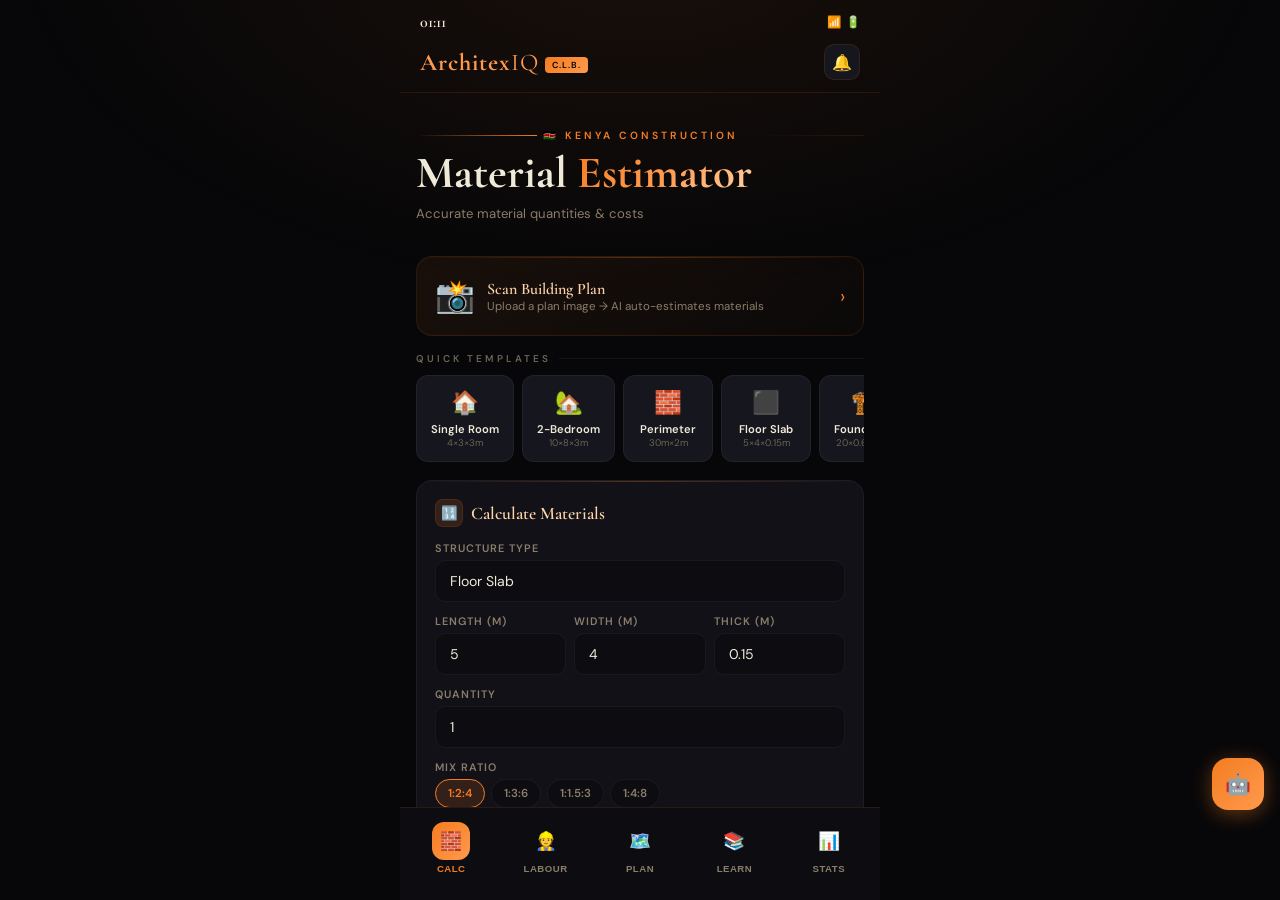
==== index.html @ 9a232486 "Add files via upload" ====
<!DOCTYPE html>
<html lang="en">
<head>
<meta charset="UTF-8">
<meta name="viewport" content="width=device-width, initial-scale=1.0, maximum-scale=1.0, user-scalable=no">
<title>ArchitexIQ — Calculate. Learn. Build.</title>
<link href="https://fonts.googleapis.com/css2?family=Cormorant+Garamond:wght@400;500;600;700&family=DM+Sans:wght@300;400;500;600&display=swap" rel="stylesheet">

<!-- ArchitexIQ Stylesheet -->
<link rel="stylesheet" href="style.css">
</head>
<body>

<!-- STATUS BAR -->
<div class="status-bar">
  <div class="status-time" id="statusTime">9:41</div>
  <div class="status-icons">
    <span>📶</span><span>🔋</span>
  </div>
</div>

<!-- HEADER -->
<div class="app-header">
  <div class="app-logo">Architex<span style="color:var(--gold2);">IQ</span><small>C.L.B.</small></div>
  <div class="header-right">
    <div class="notif-btn" onclick="showToast('🔔 No new notifications')">🔔</div>
  </div>
</div>

<!-- SCROLL AREA -->
<div class="scroll-area" id="scrollArea">
  <div class="page-content" id="pageContent"></div>
</div>

<!-- BOTTOM NAV -->
<nav class="bottom-nav">
  <button class="nav-item active" id="nav-calc" onclick="navigate('calc')">
    <div class="nav-icon">🧱</div>
    <div class="nav-label">Calc</div>
  </button>
  <button class="nav-item" id="nav-labour" onclick="navigate('labour')">
    <div class="nav-icon">👷</div>
    <div class="nav-label">Labour</div>
  </button>
  <button class="nav-item" id="nav-planner" onclick="navigate('planner')">
    <div class="nav-icon">🗺️</div>
    <div class="nav-label">Plan</div>
  </button>
  <button class="nav-item" id="nav-learn" onclick="navigate('learn')">
    <div class="nav-icon">📚</div>
    <div class="nav-label">Learn</div>
  </button>
  <button class="nav-item" id="nav-stats" onclick="navigate('stats')">
    <div class="nav-icon">📊</div>
    <div class="nav-label">Stats</div>
  </button>
</nav>

<!-- AI CHAT FAB -->
<button class="chat-fab" onclick="openChat()" id="chatFab">🤖</button>

<!-- AI CHAT OVERLAY -->
<div class="chat-overlay" id="chatOverlay" style="display:none;">
  <div class="chat-header">
    <div class="chat-header-info">
      <div class="chat-avatar">🤖</div>
      <div>
        <div class="chat-name">ArchitexIQ AI Assistant</div>
        <div class="chat-status">Online · ArchitexIQ Construction Expert</div>
      </div>
    </div>
    <button class="chat-close" onclick="closeChat()">✕</button>
  </div>
  <div class="chat-messages" id="chatMessages"></div>
  <div class="chat-suggestions" id="chatSuggestions"></div>
  <div class="chat-input-area">
    <textarea class="chat-input" id="chatInput" placeholder="Ask about construction, costs, materials..." rows="1" onkeydown="handleChatKey(event)" oninput="autoResize(this)"></textarea>
    <button class="chat-send" onclick="sendMessage()">➤</button>
  </div>
</div>

<!-- TOAST -->
<div class="toast" id="toast"></div>

<!-- ArchitexIQ App Logic -->
<script src="app.js"></script>

</body>
</html>
---- style.css ----
:root{
  --bg:#070709;
  --surface:#0d0d11;
  --card:#111117;
  --card2:#16161e;
  --border:rgba(244,124,32,0.12);
  --border2:rgba(255,255,255,0.05);
  --gold:#f47c20;
  --gold2:#ff9a4d;
  --gold3:#ffd4a8;
  --goldglow:rgba(244,124,32,0.15);
  --green:#2ecc71;
  --blue:#4a9eff;
  --red:#e74c3c;
  --purple:#9b59b6;
  --text:#f0ead8;
  --muted:#6b6454;
  --muted2:#8a7d6a;
  --radius:16px;
  --radius2:12px;
}
*{margin:0;padding:0;box-sizing:border-box;-webkit-tap-highlight-color:transparent;}
html,body{height:100%;overflow:hidden;}
body{
  font-family:'DM Sans',sans-serif;
  background:var(--bg);
  color:var(--text);
  display:flex;
  flex-direction:column;
  max-width:480px;
  margin:0 auto;
  position:relative;
}
body::before{
  content:'';
  position:fixed;
  top:0;left:0;right:0;height:300px;
  background:radial-gradient(ellipse at 50% -20%,rgba(244,124,32,0.08) 0%,transparent 70%);
  pointer-events:none;z-index:0;
}

/* ── STATUS BAR ── */
.status-bar{
  display:flex;justify-content:space-between;align-items:center;
  padding:12px 20px 4px;
  font-size:0.72rem;font-weight:600;
  color:var(--muted2);
  flex-shrink:0;
  position:relative;z-index:10;
}
.status-time{font-family:'Cormorant Garamond',serif;font-size:1rem;font-weight:600;color:var(--text);}
.status-icons{display:flex;gap:5px;align-items:center;}

/* ── HEADER ── */
.app-header{
  padding:8px 20px 12px;
  display:flex;align-items:center;justify-content:space-between;
  flex-shrink:0;position:relative;z-index:10;
  border-bottom:1px solid var(--border);
}
.app-logo{
  font-family:'Cormorant Garamond',serif;
  font-size:1.5rem;font-weight:700;
  color:var(--gold2);
  letter-spacing:1px;
}
.app-logo span{color:var(--text);font-weight:400;}
.app-logo small{
  font-family:'DM Sans',sans-serif;
  font-size:0.55rem;font-weight:600;
  background:linear-gradient(135deg,var(--gold),var(--gold2));
  color:#000;padding:2px 7px;border-radius:4px;
  margin-left:6px;vertical-align:middle;letter-spacing:1px;
}
.header-right{display:flex;gap:8px;align-items:center;}
.notif-btn{
  width:36px;height:36px;border-radius:10px;
  background:var(--card2);border:1px solid var(--border);
  display:flex;align-items:center;justify-content:center;
  cursor:pointer;font-size:1rem;
}

/* ── SCROLL AREA ── */
.scroll-area{
  flex:1;overflow-y:auto;overflow-x:hidden;
  -webkit-overflow-scrolling:touch;
  position:relative;z-index:5;
}
.scroll-area::-webkit-scrollbar{width:0;}
.page-content{padding:16px 16px 20px;}

/* ── BOTTOM NAV ── */
.bottom-nav{
  display:flex;
  background:var(--surface);
  border-top:1px solid var(--border);
  padding:8px 4px 20px;
  flex-shrink:0;
  position:relative;z-index:10;
}
.nav-item{
  flex:1;display:flex;flex-direction:column;align-items:center;gap:3px;
  padding:6px 2px;cursor:pointer;border-radius:12px;
  transition:all 0.2s;border:none;background:transparent;
}
.nav-item.active .nav-icon{
  background:linear-gradient(135deg,var(--gold),var(--gold2));
  color:#000;
}
.nav-icon{
  width:38px;height:38px;border-radius:12px;
  display:flex;align-items:center;justify-content:center;
  font-size:1.1rem;background:transparent;
  transition:all 0.2s;
}
.nav-label{font-size:0.6rem;font-weight:600;color:var(--muted2);letter-spacing:0.5px;text-transform:uppercase;}
.nav-item.active .nav-label{color:var(--gold);}

/* ── CARDS ── */
.card{
  background:var(--card);
  border:1px solid var(--border2);
  border-radius:var(--radius);
  padding:18px;margin-bottom:12px;
  position:relative;overflow:hidden;
}
.card::before{
  content:'';position:absolute;top:0;left:0;right:0;height:1px;
  background:linear-gradient(90deg,transparent,var(--gold),transparent);
  opacity:0.3;
}
.card-gold{
  background:linear-gradient(135deg,rgba(244,124,32,0.08),rgba(244,124,32,0.02));
  border-color:var(--border);
}
.card-title{
  font-family:'Cormorant Garamond',serif;
  font-size:1.1rem;font-weight:600;
  margin-bottom:14px;
  display:flex;align-items:center;gap:8px;
  color:var(--gold3);
}
.card-icon{
  width:28px;height:28px;border-radius:8px;
  background:var(--goldglow);border:1px solid var(--border);
  display:flex;align-items:center;justify-content:center;font-size:0.85rem;
}

/* ── HERO ── */
.hero{
  padding:20px 0 16px;
  margin-bottom:16px;
}
.hero-eyebrow{
  font-size:0.65rem;font-weight:600;letter-spacing:3px;
  text-transform:uppercase;color:var(--gold);
  margin-bottom:8px;display:flex;align-items:center;gap:6px;
}
.hero-eyebrow::before,.hero-eyebrow::after{content:'';flex:1;height:1px;background:linear-gradient(90deg,transparent,var(--border));}
.hero-eyebrow::before{background:linear-gradient(90deg,transparent,var(--gold));}
.hero-title{
  font-family:'Cormorant Garamond',serif;
  font-size:clamp(2rem,7vw,2.8rem);
  font-weight:700;line-height:1.05;
  margin-bottom:6px;
}
.hero-title .gold{
  background:linear-gradient(135deg,var(--gold),var(--gold2),var(--gold3));
  -webkit-background-clip:text;-webkit-text-fill-color:transparent;
}
.hero-sub{color:var(--muted2);font-size:0.82rem;line-height:1.6;}

/* ── FORM ── */
.form-group{margin-bottom:12px;}
.form-label{
  display:block;font-size:0.68rem;font-weight:600;
  color:var(--muted2);margin-bottom:5px;
  text-transform:uppercase;letter-spacing:1px;
}
input,select,textarea{
  width:100%;padding:11px 14px;
  background:var(--surface);
  border:1px solid var(--border2);
  border-radius:10px;color:var(--text);
  font-family:'DM Sans',sans-serif;font-size:0.88rem;
  outline:none;-webkit-appearance:none;
  transition:border 0.2s,box-shadow 0.2s;
}
input:focus,select:focus,textarea:focus{
  border-color:var(--gold);
  box-shadow:0 0 0 3px rgba(244,124,32,0.08);
}
select option{background:var(--surface);}
textarea{resize:vertical;min-height:70px;}
.grid2{display:grid;grid-template-columns:1fr 1fr;gap:10px;}
.grid3{display:grid;grid-template-columns:1fr 1fr 1fr;gap:8px;}

/* ── BUTTONS ── */
.btn{
  width:100%;padding:14px;border-radius:12px;
  font-family:'DM Sans',sans-serif;font-weight:600;
  font-size:0.88rem;cursor:pointer;border:none;
  transition:all 0.2s;letter-spacing:0.3px;
}
.btn-gold{
  background:linear-gradient(135deg,var(--gold),var(--gold2));
  color:#000;
  box-shadow:0 4px 20px rgba(244,124,32,0.25);
}
.btn-gold:active{transform:scale(0.98);}
.btn-outline{
  background:transparent;color:var(--text);
  border:1px solid var(--border);
}
.btn-outline:hover{border-color:var(--gold);color:var(--gold);}
.btn-ghost{background:var(--card2);color:var(--text);border:1px solid var(--border2);}
.btn-sm{padding:8px 14px;width:auto;font-size:0.76rem;border-radius:8px;}
.btn-row{display:flex;gap:8px;}
.btn-row .btn{flex:1;}

/* ── DIVIDER ── */
.divider{
  display:flex;align-items:center;gap:8px;
  margin:16px 0;font-size:0.65rem;
  font-weight:600;letter-spacing:2px;
  text-transform:uppercase;color:var(--muted);
}
.divider::before,.divider::after{content:'';flex:1;height:1px;background:var(--border2);}

/* ── RESULT ITEMS ── */
.result-grid{display:grid;grid-template-columns:1fr 1fr;gap:8px;margin-bottom:12px;}
.result-item{
  background:var(--surface);
  border:1px solid var(--border2);
  border-radius:12px;padding:14px;text-align:center;
  position:relative;overflow:hidden;
}
.result-item::after{
  content:'';position:absolute;bottom:0;left:0;right:0;height:2px;
  background:linear-gradient(90deg,transparent,var(--gold),transparent);
  opacity:0.4;
}
.result-val{
  font-family:'Cormorant Garamond',serif;
  font-size:1.6rem;font-weight:700;
  background:linear-gradient(135deg,var(--gold),var(--gold2));
  -webkit-background-clip:text;-webkit-text-fill-color:transparent;
}
.result-unit{font-size:0.62rem;color:var(--muted2);margin-top:1px;}
.result-lbl{font-size:0.7rem;color:var(--muted2);margin-top:4px;}

/* ── TOTAL BOX ── */
.total-box{
  background:linear-gradient(135deg,rgba(244,124,32,0.12),rgba(244,124,32,0.03));
  border:1px solid var(--border);
  border-radius:var(--radius);
  padding:20px;text-align:center;
  margin-bottom:12px;
  position:relative;overflow:hidden;
}
.total-box::before{
  content:'';position:absolute;
  top:-40px;left:50%;transform:translateX(-50%);
  width:200px;height:80px;
  background:radial-gradient(ellipse,rgba(244,124,32,0.2),transparent);
  pointer-events:none;
}
.total-label{font-size:0.65rem;letter-spacing:3px;text-transform:uppercase;color:var(--muted2);margin-bottom:4px;}
.total-amount{
  font-family:'Cormorant Garamond',serif;
  font-size:2.2rem;font-weight:700;
  background:linear-gradient(135deg,var(--gold),var(--gold2),var(--gold3));
  -webkit-background-clip:text;-webkit-text-fill-color:transparent;
}
.total-sub{font-size:0.7rem;color:var(--muted);margin-top:4px;}

/* ── MIX PILLS ── */
.mix-pills{display:flex;gap:6px;flex-wrap:wrap;margin-top:5px;}
.mix-pill{
  padding:6px 12px;border-radius:20px;
  font-size:0.72rem;font-weight:600;cursor:pointer;
  border:1px solid var(--border2);
  background:var(--surface);color:var(--muted2);
  transition:all 0.2s;
}
.mix-pill.active{
  background:var(--goldglow);
  border-color:var(--gold);color:var(--gold);
}

/* ── TEMPLATES ── */
.template-scroll{
  display:flex;gap:8px;overflow-x:auto;padding-bottom:4px;margin-bottom:14px;
}
.template-scroll::-webkit-scrollbar{height:0;}
.template-card{
  flex-shrink:0;
  background:var(--card2);
  border:1px solid var(--border2);
  border-radius:12px;padding:12px 14px;
  cursor:pointer;transition:all 0.2s;
  text-align:center;min-width:90px;
}
.template-card.active,.template-card:hover{
  border-color:var(--gold);
  background:var(--goldglow);
}
.template-card .t-icon{font-size:1.4rem;margin-bottom:5px;}
.template-card .t-name{font-size:0.7rem;font-weight:600;color:var(--text);}
.template-card .t-size{font-size:0.6rem;color:var(--muted);}

/* ── BOQ TABLE ── */
.boq-table{width:100%;border-collapse:collapse;font-size:0.78rem;}
.boq-table th{
  background:var(--surface);padding:8px 10px;
  text-align:left;font-size:0.62rem;
  color:var(--muted);text-transform:uppercase;letter-spacing:1px;
}
.boq-table td{padding:8px 10px;border-bottom:1px solid var(--border2);color:var(--muted2);}
.boq-table .amt{color:var(--gold);font-weight:600;}
.boq-table tr:last-child td{border:none;font-weight:700;color:var(--text);}

/* ── CHART ── */
.chart-wrap{position:relative;width:100%;}
canvas{border-radius:8px;display:block;}

/* ── WORKER CARD ── */
.worker-card{
  background:var(--surface);border:1px solid var(--border2);
  border-radius:12px;padding:14px;margin-bottom:8px;
}
.worker-header{display:flex;justify-content:space-between;align-items:center;margin-bottom:8px;}
.worker-role{font-weight:600;font-size:0.86rem;}
.worker-rate{
  font-family:'Cormorant Garamond',serif;
  font-size:1rem;color:var(--gold);font-weight:600;
}
.qty-ctrl{display:flex;align-items:center;gap:10px;}
.qty-btn{
  width:28px;height:28px;border-radius:8px;
  border:1px solid var(--border);background:var(--card2);
  color:var(--text);font-size:1rem;cursor:pointer;
  display:flex;align-items:center;justify-content:center;
  transition:all 0.2s;
}
.qty-btn:hover{border-color:var(--gold);color:var(--gold);}
.qty-val{font-family:'Cormorant Garamond',serif;font-size:1.2rem;font-weight:700;min-width:24px;text-align:center;color:var(--gold2);}

/* ── PHASE CARD ── */
.phase-card{
  background:var(--surface);border-radius:12px;
  padding:14px;margin-bottom:8px;
  border-left:3px solid;
}
.phase-header{display:flex;justify-content:space-between;align-items:flex-start;margin-bottom:6px;}
.phase-name{font-family:'Cormorant Garamond',serif;font-size:1rem;font-weight:600;}
.phase-badge{
  font-size:0.62rem;font-weight:600;
  background:var(--card);padding:3px 8px;
  border-radius:6px;color:var(--muted2);
}
.phase-tasks li{font-size:0.76rem;color:var(--muted2);padding:2px 0;list-style:none;display:flex;gap:5px;align-items:center;}

/* ── GANTT ── */
.gantt-wrap{overflow-x:auto;margin-bottom:12px;}
.gantt{min-width:480px;background:var(--surface);border-radius:12px;padding:14px;}
.gantt-row{display:flex;align-items:center;gap:8px;margin-bottom:7px;}
.gantt-lbl{width:90px;font-size:0.65rem;color:var(--muted);text-align:right;flex-shrink:0;}
.gantt-track{flex:1;height:18px;background:var(--card);border-radius:4px;position:relative;overflow:hidden;}
.gantt-fill{height:100%;position:absolute;border-radius:4px;display:flex;align-items:center;padding-left:5px;font-size:0.6rem;font-weight:700;color:#000;}

/* ── MODULE CARD ── */
.module-card{
  background:var(--card);border:1px solid var(--border2);
  border-radius:var(--radius2);padding:14px;
  cursor:pointer;transition:all 0.2s;margin-bottom:8px;
}
.module-card:active{transform:scale(0.99);}
.module-card:hover{border-color:var(--border);}
.mod-header{display:flex;align-items:center;gap:10px;margin-bottom:8px;}
.mod-icon{width:38px;height:38px;border-radius:10px;display:flex;align-items:center;justify-content:center;font-size:1.1rem;}
.mod-info h3{font-family:'Cormorant Garamond',serif;font-size:1rem;font-weight:600;color:var(--gold3);}
.mod-info p{font-size:0.72rem;color:var(--muted2);}
.prog-bar{height:3px;background:var(--surface);border-radius:2px;overflow:hidden;margin-top:8px;}
.prog-fill{height:100%;border-radius:2px;transition:width 0.5s;}
.prog-labels{display:flex;justify-content:space-between;font-size:0.62rem;color:var(--muted);margin-top:3px;}

/* ── LESSON ── */
.lesson-content h2{font-family:'Cormorant Garamond',serif;font-size:1.2rem;font-weight:600;margin-bottom:10px;color:var(--gold3);}
.lesson-content p{font-size:0.83rem;line-height:1.75;color:var(--muted2);margin-bottom:10px;}
.hl{background:rgba(244,124,32,0.07);border-left:2px solid var(--gold);border-radius:0 8px 8px 0;padding:10px 14px;margin:10px 0;font-size:0.8rem;color:var(--text);}
.fbox{background:var(--surface);border:1px solid var(--border);border-radius:10px;padding:12px;margin:10px 0;font-family:monospace;font-size:0.78rem;color:var(--gold2);text-align:center;line-height:1.9;}

/* ── QUIZ ── */
.option{
  background:var(--surface);border:1px solid var(--border2);
  border-radius:10px;padding:11px 14px;margin-bottom:7px;
  cursor:pointer;font-size:0.83rem;
  display:flex;align-items:center;gap:8px;
  transition:all 0.2s;color:var(--muted2);
}
.option:hover{border-color:var(--border);color:var(--text);}
.option.correct{border-color:var(--green);background:rgba(46,204,113,0.08);color:var(--green);}
.option.wrong{border-color:var(--red);background:rgba(231,76,60,0.08);color:var(--red);}
.opt-letter{width:22px;height:22px;border-radius:6px;background:var(--card);display:flex;align-items:center;justify-content:center;font-size:0.68rem;font-weight:700;flex-shrink:0;}

/* ── AI CHAT ── */
.chat-fab{
  position:fixed;bottom:90px;right:16px;z-index:50;
  width:52px;height:52px;border-radius:16px;
  background:linear-gradient(135deg,var(--gold),var(--gold2));
  display:flex;align-items:center;justify-content:center;
  font-size:1.3rem;cursor:pointer;
  box-shadow:0 4px 20px rgba(244,124,32,0.4);
  border:none;transition:all 0.2s;
}
.chat-fab:active{transform:scale(0.95);}
.chat-overlay{
  position:fixed;inset:0;z-index:60;
  background:rgba(7,7,9,0.85);backdrop-filter:blur(8px);
  display:flex;flex-direction:column;
  max-width:480px;margin:0 auto;
}
.chat-header{
  padding:16px 20px;
  border-bottom:1px solid var(--border);
  display:flex;align-items:center;justify-content:space-between;
  flex-shrink:0;
}
.chat-header-info{display:flex;align-items:center;gap:10px;}
.chat-avatar{
  width:38px;height:38px;border-radius:12px;
  background:linear-gradient(135deg,var(--gold),var(--gold2));
  display:flex;align-items:center;justify-content:center;font-size:1.1rem;
}
.chat-name{font-family:'Cormorant Garamond',serif;font-size:1rem;font-weight:600;color:var(--gold3);}
.chat-status{font-size:0.65rem;color:var(--green);display:flex;align-items:center;gap:4px;}
.chat-status::before{content:'';width:5px;height:5px;border-radius:50%;background:var(--green);}
.chat-close{
  width:32px;height:32px;border-radius:8px;
  background:var(--card2);border:1px solid var(--border2);
  color:var(--text);cursor:pointer;font-size:1rem;
  display:flex;align-items:center;justify-content:center;
}
.chat-messages{
  flex:1;overflow-y:auto;padding:16px;
  display:flex;flex-direction:column;gap:10px;
}
.chat-messages::-webkit-scrollbar{width:0;}
.msg{max-width:85%;animation:fadeUp 0.3s ease;}
.msg-ai{align-self:flex-start;}
.msg-user{align-self:flex-end;}
.msg-bubble{
  padding:10px 14px;border-radius:12px;
  font-size:0.82rem;line-height:1.6;
}
.msg-ai .msg-bubble{
  background:var(--card2);border:1px solid var(--border2);
  color:var(--text);border-radius:4px 12px 12px 12px;
}
.msg-user .msg-bubble{
  background:linear-gradient(135deg,var(--gold),var(--gold2));
  color:#000;font-weight:500;
  border-radius:12px 12px 4px 12px;
}
.msg-time{font-size:0.6rem;color:var(--muted);margin-top:3px;padding:0 4px;}
.typing-indicator{display:flex;gap:4px;padding:10px 14px;background:var(--card2);border:1px solid var(--border2);border-radius:4px 12px 12px 12px;width:60px;}
.typing-dot{width:6px;height:6px;border-radius:50%;background:var(--muted2);animation:typingDot 1.4s infinite;}
.typing-dot:nth-child(2){animation-delay:0.2s;}
.typing-dot:nth-child(3){animation-delay:0.4s;}
@keyframes typingDot{0%,60%,100%{transform:translateY(0);}30%{transform:translateY(-6px);}}
.chat-input-area{
  padding:12px 16px 20px;
  border-top:1px solid var(--border);
  display:flex;gap:8px;align-items:flex-end;
  flex-shrink:0;
}
.chat-input{
  flex:1;background:var(--card2);border:1px solid var(--border2);
  border-radius:12px;padding:10px 14px;color:var(--text);
  font-family:'DM Sans',sans-serif;font-size:0.85rem;
  outline:none;resize:none;max-height:80px;
  line-height:1.5;
}
.chat-input:focus{border-color:var(--gold);}
.chat-send{
  width:38px;height:38px;border-radius:10px;flex-shrink:0;
  background:linear-gradient(135deg,var(--gold),var(--gold2));
  border:none;cursor:pointer;font-size:1rem;
  display:flex;align-items:center;justify-content:center;
  transition:all 0.2s;
}
.chat-send:active{transform:scale(0.95);}
.chat-suggestions{
  display:flex;gap:6px;overflow-x:auto;padding:0 16px 8px;flex-shrink:0;
}
.chat-suggestions::-webkit-scrollbar{height:0;}
.chat-sugg{
  flex-shrink:0;background:var(--card2);border:1px solid var(--border);
  border-radius:20px;padding:5px 12px;font-size:0.7rem;color:var(--muted2);
  cursor:pointer;white-space:nowrap;transition:all 0.2s;
}
.chat-sugg:hover{border-color:var(--gold);color:var(--gold);}

/* ── SCANNER ── */
.scanner-zone{
  border:2px dashed var(--border);border-radius:var(--radius);
  padding:32px 20px;text-align:center;cursor:pointer;
  transition:all 0.2s;margin-bottom:12px;
  background:var(--surface);
}
.scanner-zone:hover,.scanner-zone.drag{
  border-color:var(--gold);
  background:var(--goldglow);
}
.scanner-icon{font-size:2.5rem;margin-bottom:10px;}
.scanner-title{font-family:'Cormorant Garamond',serif;font-size:1.1rem;font-weight:600;color:var(--gold3);margin-bottom:4px;}
.scanner-sub{font-size:0.76rem;color:var(--muted2);}
.scan-result{
  background:var(--card);border:1px solid var(--border);
  border-radius:var(--radius);padding:16px;margin-bottom:12px;
}
.scan-result-title{font-family:'Cormorant Garamond',serif;font-size:1rem;font-weight:600;color:var(--gold3);margin-bottom:10px;}
.scan-item{display:flex;justify-content:space-between;padding:6px 0;border-bottom:1px solid var(--border2);font-size:0.8rem;}
.scan-item:last-child{border:none;}
.scan-item .si-label{color:var(--muted2);}
.scan-item .si-val{color:var(--gold);font-weight:600;}

/* ── STATS ── */
.stats-grid{display:grid;grid-template-columns:1fr 1fr;gap:8px;margin-bottom:12px;}
.stat-card{
  background:var(--card);border:1px solid var(--border2);
  border-radius:12px;padding:14px;text-align:center;
}
.stat-val{
  font-family:'Cormorant Garamond',serif;
  font-size:2rem;font-weight:700;
  background:linear-gradient(135deg,var(--gold),var(--gold2));
  -webkit-background-clip:text;-webkit-text-fill-color:transparent;
}
.stat-lbl{font-size:0.65rem;color:var(--muted2);margin-top:2px;text-transform:uppercase;letter-spacing:0.5px;}

/* ── BADGE ── */
.badge-grid{display:grid;grid-template-columns:repeat(5,1fr);gap:6px;}
.badge-item{
  background:var(--surface);border:1px solid var(--border2);
  border-radius:10px;padding:8px 4px;text-align:center;
  font-size:1.2rem;
}
.badge-item.earned{
  border-color:var(--gold);
  background:var(--goldglow);
}
.badge-item .b-lbl{font-size:0.55rem;color:var(--muted);margin-top:2px;}

/* ── PROJECT LIST ── */
.project-row{
  background:var(--surface);border:1px solid var(--border2);
  border-radius:10px;padding:12px 14px;margin-bottom:7px;
  display:flex;justify-content:space-between;align-items:center;
}
.project-row .pr-name{font-weight:600;font-size:0.84rem;}
.project-row .pr-meta{font-size:0.68rem;color:var(--muted2);}
.project-row .pr-amount{
  font-family:'Cormorant Garamond',serif;
  font-size:1rem;font-weight:700;color:var(--gold);
}

/* ── EMPTY STATE ── */
.empty{text-align:center;padding:32px 16px;color:var(--muted2);}
.empty .e-icon{font-size:2rem;margin-bottom:8px;}
.empty p{font-size:0.78rem;}

/* ── BACK BTN ── */
.back-btn{
  display:inline-flex;align-items:center;gap:5px;
  font-size:0.76rem;color:var(--muted2);cursor:pointer;
  margin-bottom:14px;background:none;border:none;padding:6px 0;
  transition:color 0.2s;
}
.back-btn:hover{color:var(--gold);}

/* ── TOAST ── */
.toast{
  position:fixed;bottom:90px;left:50%;
  transform:translateX(-50%) translateY(20px);
  background:linear-gradient(135deg,var(--gold),var(--gold2));
  color:#000;padding:9px 18px;border-radius:20px;
  font-size:0.78rem;font-weight:600;z-index:200;
  white-space:nowrap;opacity:0;transition:all 0.3s;pointer-events:none;
}
.toast.show{opacity:1;transform:translateX(-50%) translateY(0);}

/* ── ANIMATIONS ── */
@keyframes fadeUp{from{opacity:0;transform:translateY(12px);}to{opacity:1;transform:translateY(0);}}
@keyframes shimmer{0%{background-position:-200% 0;}100%{background-position:200% 0;}}
.fade-up{animation:fadeUp 0.4s ease forwards;}

/* ── LOADING ── */
.loading{
  display:flex;gap:4px;align-items:center;justify-content:center;padding:8px;
}
.loading-dot{width:5px;height:5px;border-radius:50%;background:var(--gold);animation:typingDot 1.2s infinite;}
.loading-dot:nth-child(2){animation-delay:0.15s;}
.loading-dot:nth-child(3){animation-delay:0.3s;}

.section-header{
  font-size:0.62rem;font-weight:600;letter-spacing:3px;
  text-transform:uppercase;color:var(--muted);
  margin:16px 0 10px;display:flex;align-items:center;gap:8px;
}
.section-header::after{content:'';flex:1;height:1px;background:var(--border2);}
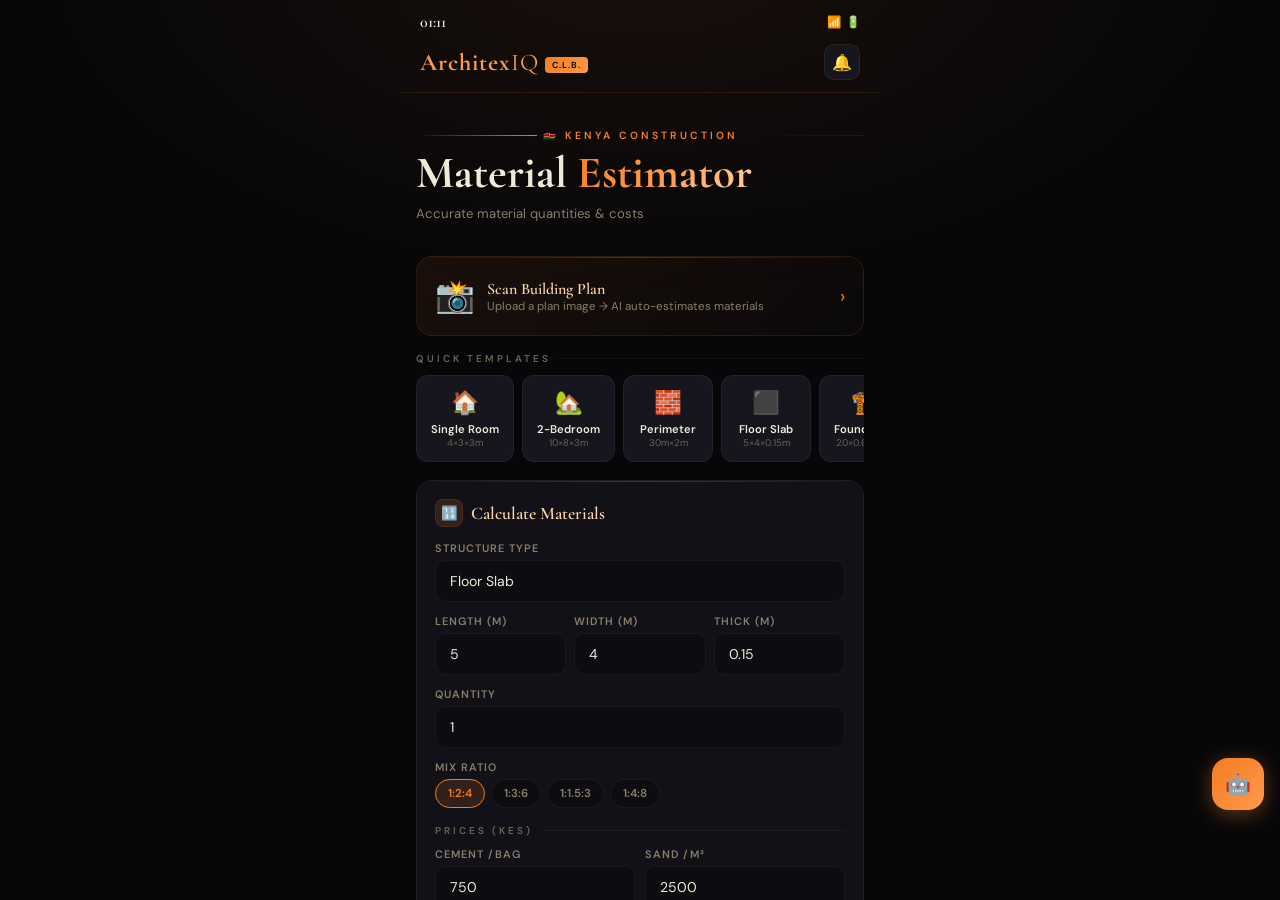
==== commit f2d7b25e: "Update index.html" ====
--- a/index.html
+++ b/index.html
@@ -12,7 +12,7 @@
 <body>
 
 <!-- STATUS BAR -->
-<div class="status-bar">
+<div class="status-bar" id="status-bar">
   <div class="status-time" id="statusTime">9:41</div>
   <div class="status-icons">
     <span>📶</span><span>🔋</span>
@@ -20,7 +20,7 @@
 </div>
 
 <!-- HEADER -->
-<div class="app-header">
+<div class="app-header" id="appheader">
   <div class="app-logo">Architex<span style="color:var(--gold2);">IQ</span><small>C.L.B.</small></div>
   <div class="header-right">
     <div class="notif-btn" onclick="showToast('🔔 No new notifications')">🔔</div>
@@ -30,10 +30,10 @@
 <!-- SCROLL AREA -->
 <div class="scroll-area" id="scrollArea">
   <div class="page-content" id="pageContent"></div>
-</div>
+</dēiv>
 
 <!-- BOTTOM NAV -->
-<nav class="bottom-nav">
+<nav class="bottom-nav" id="bottomNav">
   <button class="nav-item active" id="nav-calc" onclick="navigate('calc')">
     <div class="nav-icon">🧱</div>
     <div class="nav-label">Calc</div>
@@ -83,7 +83,8 @@
 <div class="toast" id="toast"></div>
 
 <!-- ArchitexIQ App Logic -->
-<script src="app.js"></script>
+  <script src="app.js"></script>
+  <script src="auth.js"></script>
 
 </body>
 </html>
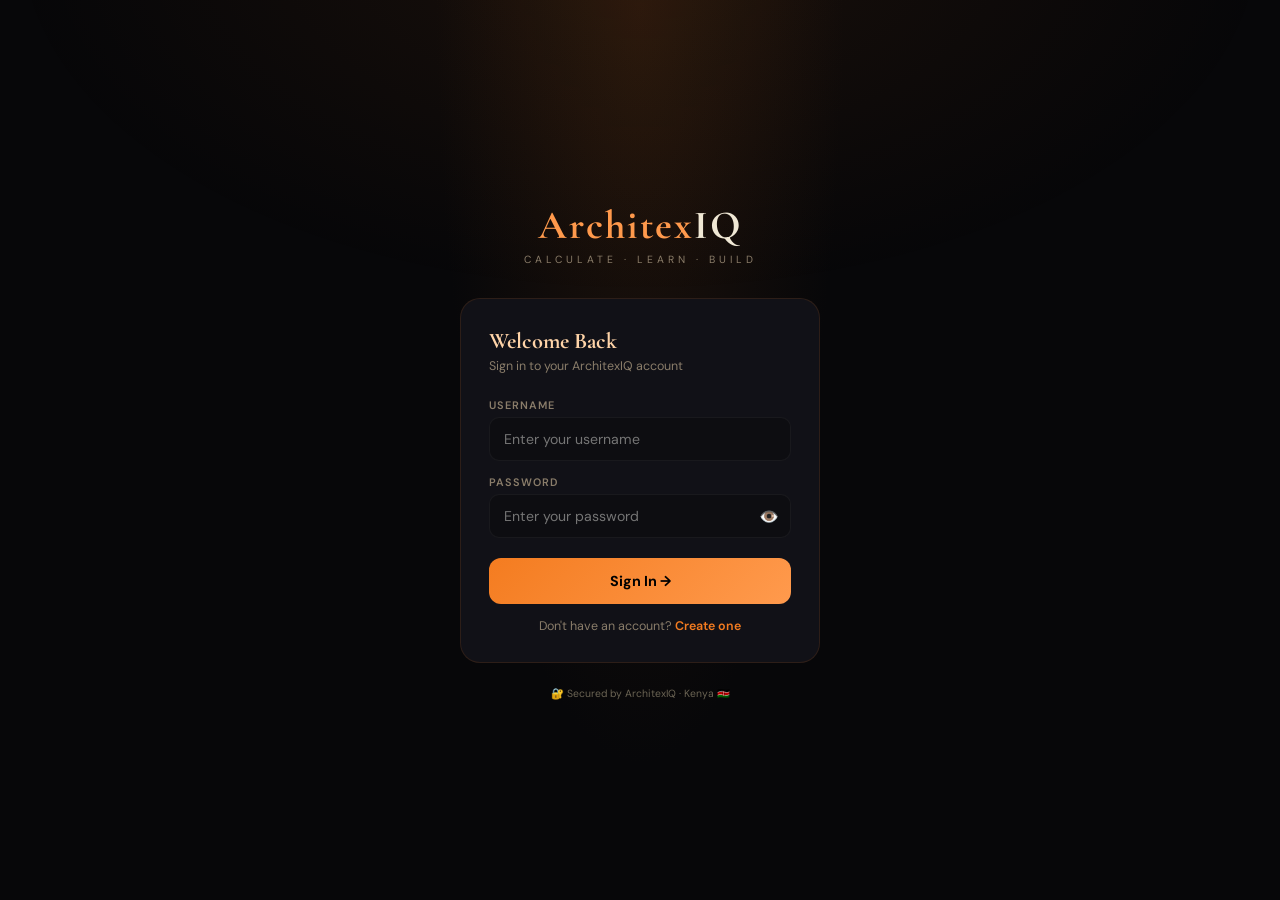
==== commit d7349c5f: "Update index.html" ====
--- a/index.html
+++ b/index.html
@@ -12,7 +12,7 @@
 <body>
 
 <!-- STATUS BAR -->
-<div class="status-bar" id="status-bar">
+<div class="status-bar" id="statusBar">
   <div class="status-time" id="statusTime">9:41</div>
   <div class="status-icons">
     <span>📶</span><span>🔋</span>
@@ -20,7 +20,7 @@
 </div>
 
 <!-- HEADER -->
-<div class="app-header" id="appheader">
+<div class="app-header" id="appHeader">
   <div class="app-logo">Architex<span style="color:var(--gold2);">IQ</span><small>C.L.B.</small></div>
   <div class="header-right">
     <div class="notif-btn" onclick="showToast('🔔 No new notifications')">🔔</div>
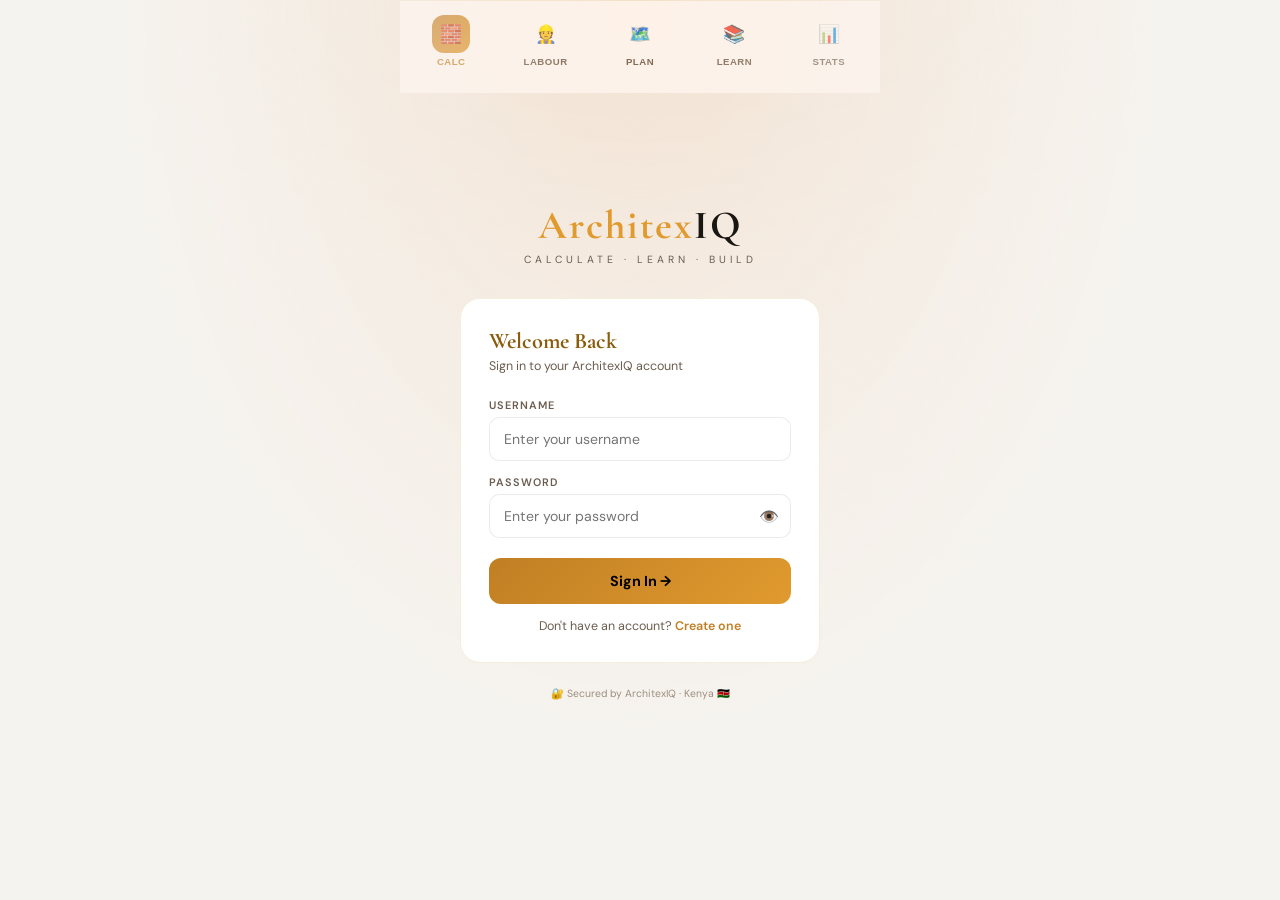
==== commit bce5c1aa: "Add files via upload" ====
--- a/index.html
+++ b/index.html
@@ -1,12 +1,10 @@
 <!DOCTYPE html>
-<html lang="en">
+<html lang="en" data-theme="light">
 <head>
 <meta charset="UTF-8">
 <meta name="viewport" content="width=device-width, initial-scale=1.0, maximum-scale=1.0, user-scalable=no">
 <title>ArchitexIQ — Calculate. Learn. Build.</title>
 <link href="https://fonts.googleapis.com/css2?family=Cormorant+Garamond:wght@400;500;600;700&family=DM+Sans:wght@300;400;500;600&display=swap" rel="stylesheet">
-
-<!-- ArchitexIQ Stylesheet -->
 <link rel="stylesheet" href="style.css">
 </head>
 <body>
@@ -21,16 +19,21 @@
 
 <!-- HEADER -->
 <div class="app-header" id="appHeader">
-  <div class="app-logo">Architex<span style="color:var(--gold2);">IQ</span><small>C.L.B.</small></div>
+  <div class="app-logo" id="appLogo">
+    Architex<span style="color:var(--gold2);">IQ</span>
+    <small>C.L.B.</small>
+  </div>
   <div class="header-right">
     <div class="notif-btn" onclick="showToast('🔔 No new notifications')">🔔</div>
+    <div class="notif-btn" onclick="navigate('settings')" title="Settings">⚙️</div>
+    <div class="notif-btn" onclick="logoutUser()" title="Logout" style="font-size:0.7rem;font-weight:700;color:var(--gold);">OUT</div>
   </div>
 </div>
 
 <!-- SCROLL AREA -->
 <div class="scroll-area" id="scrollArea">
   <div class="page-content" id="pageContent"></div>
-</dēiv>
+</div>
 
 <!-- BOTTOM NAV -->
 <nav class="bottom-nav" id="bottomNav">
@@ -65,8 +68,8 @@
     <div class="chat-header-info">
       <div class="chat-avatar">🤖</div>
       <div>
-        <div class="chat-name">ArchitexIQ AI Assistant</div>
-        <div class="chat-status">Online · ArchitexIQ Construction Expert</div>
+        <div class="chat-name">ArchitexIQ AI</div>
+        <div class="chat-status">Online · Kenya Construction Expert</div>
       </div>
     </div>
     <button class="chat-close" onclick="closeChat()">✕</button>
@@ -74,7 +77,11 @@
   <div class="chat-messages" id="chatMessages"></div>
   <div class="chat-suggestions" id="chatSuggestions"></div>
   <div class="chat-input-area">
-    <textarea class="chat-input" id="chatInput" placeholder="Ask about construction, costs, materials..." rows="1" onkeydown="handleChatKey(event)" oninput="autoResize(this)"></textarea>
+    <textarea class="chat-input" id="chatInput"
+      placeholder="Ask about construction, costs, materials..."
+      rows="1"
+      onkeydown="handleChatKey(event)"
+      oninput="autoResize(this)"></textarea>
     <button class="chat-send" onclick="sendMessage()">➤</button>
   </div>
 </div>
@@ -82,9 +89,14 @@
 <!-- TOAST -->
 <div class="toast" id="toast"></div>
 
-<!-- ArchitexIQ App Logic -->
-  <script src="app.js"></script>
-  <script src="auth.js"></script>
+<!-- AUTH OVERLAY (injected by auth.js) -->
+<div id="authOverlay" style="display:none;position:fixed;inset:0;z-index:90;flex-direction:column;"></div>
+
+<!-- ═══ SCRIPTS — ORDER MATTERS! ═══ -->
+<script src="app.js"></script>
+<script src="learn.js"></script>
+<script src="settings.js"></script>
+<script src="auth.js"></script>
 
 </body>
 </html>
--- a/style.css
+++ b/style.css
@@ -1,612 +1,657 @@
-:root{
-  --bg:#070709;
-  --surface:#0d0d11;
-  --card:#111117;
-  --card2:#16161e;
-  --border:rgba(244,124,32,0.12);
-  --border2:rgba(255,255,255,0.05);
-  --gold:#f47c20;
-  --gold2:#ff9a4d;
-  --gold3:#ffd4a8;
-  --goldglow:rgba(244,124,32,0.15);
-  --green:#2ecc71;
-  --blue:#4a9eff;
-  --red:#e74c3c;
-  --purple:#9b59b6;
-  --text:#f0ead8;
-  --muted:#6b6454;
-  --muted2:#8a7d6a;
-  --radius:16px;
-  --radius2:12px;
-}
-*{margin:0;padding:0;box-sizing:border-box;-webkit-tap-highlight-color:transparent;}
-html,body{height:100%;overflow:hidden;}
-body{
-  font-family:'DM Sans',sans-serif;
-  background:var(--bg);
-  color:var(--text);
-  display:flex;
-  flex-direction:column;
-  max-width:480px;
-  margin:0 auto;
-  position:relative;
-}
-body::before{
-  content:'';
-  position:fixed;
-  top:0;left:0;right:0;height:300px;
-  background:radial-gradient(ellipse at 50% -20%,rgba(244,124,32,0.08) 0%,transparent 70%);
-  pointer-events:none;z-index:0;
+/* ═══════════════════════════════════════════════════
+   ArchitexIQ — style.css
+   Light/Dark Mode + Full Premium Design
+═══════════════════════════════════════════════════ */
+
+@import url('https://fonts.googleapis.com/css2?family=Cormorant+Garamond:wght@400;500;600;700&family=DM+Sans:wght@300;400;500;600&display=swap');
+
+/* ── LIGHT MODE (Default) ── */
+:root {
+  --bg: #f5f3ef;
+  --surface: #ffffff;
+  --card: #ffffff;
+  --card2: #f0ede8;
+  --border: rgba(201,168,76,0.2);
+  --border2: rgba(0,0,0,0.08);
+  --gold: #c17f24;
+  --gold2: #e09a2e;
+  --gold3: #8b5a0a;
+  --goldglow: rgba(193,127,36,0.1);
+  --green: #1a9e5c;
+  --blue: #2563eb;
+  --red: #dc2626;
+  --purple: #7c3aed;
+  --text: #1a1612;
+  --muted: #9c8e7e;
+  --muted2: #6b5d4f;
+  --shadow: 0 2px 20px rgba(0,0,0,0.08);
+  --shadow2: 0 4px 30px rgba(0,0,0,0.12);
+  --radius: 16px;
+  --radius2: 12px;
+}
+
+/* ── DARK MODE ── */
+[data-theme="dark"] {
+  --bg: #070709;
+  --surface: #0d0d11;
+  --card: #111117;
+  --card2: #16161e;
+  --border: rgba(201,168,76,0.12);
+  --border2: rgba(255,255,255,0.05);
+  --gold: #c9a84c;
+  --gold2: #e8c97a;
+  --gold3: #f5e6b8;
+  --goldglow: rgba(201,168,76,0.15);
+  --green: #2ecc71;
+  --blue: #4a9eff;
+  --red: #e74c3c;
+  --purple: #9b59b6;
+  --text: #f0ead8;
+  --muted: #6b6454;
+  --muted2: #8a7d6a;
+  --shadow: 0 2px 20px rgba(0,0,0,0.4);
+  --shadow2: 0 4px 30px rgba(0,0,0,0.6);
+}
+
+/* ── BASE ── */
+* { margin: 0; padding: 0; box-sizing: border-box; -webkit-tap-highlight-color: transparent; }
+html, body { height: 100%; overflow: hidden; }
+body {
+  font-family: 'DM Sans', sans-serif;
+  background: var(--bg);
+  color: var(--text);
+  display: flex;
+  flex-direction: column;
+  max-width: 480px;
+  margin: 0 auto;
+  position: relative;
+  transition: background 0.3s ease, color 0.3s ease;
+}
+body::before {
+  content: '';
+  position: fixed;
+  top: 0; left: 0; right: 0; height: 300px;
+  background: radial-gradient(ellipse at 50% -20%, rgba(193,127,36,0.06) 0%, transparent 70%);
+  pointer-events: none; z-index: 0;
 }
 
 /* ── STATUS BAR ── */
-.status-bar{
-  display:flex;justify-content:space-between;align-items:center;
-  padding:12px 20px 4px;
-  font-size:0.72rem;font-weight:600;
-  color:var(--muted2);
-  flex-shrink:0;
-  position:relative;z-index:10;
-}
-.status-time{font-family:'Cormorant Garamond',serif;font-size:1rem;font-weight:600;color:var(--text);}
-.status-icons{display:flex;gap:5px;align-items:center;}
+.status-bar {
+  display: flex; justify-content: space-between; align-items: center;
+  padding: 12px 20px 4px;
+  font-size: 0.72rem; font-weight: 600;
+  color: var(--muted2);
+  flex-shrink: 0;
+  position: relative; z-index: 10;
+}
+.status-time { font-family: 'Cormorant Garamond', serif; font-size: 1rem; font-weight: 600; color: var(--text); }
+.status-icons { display: flex; gap: 5px; align-items: center; }
 
 /* ── HEADER ── */
-.app-header{
-  padding:8px 20px 12px;
-  display:flex;align-items:center;justify-content:space-between;
-  flex-shrink:0;position:relative;z-index:10;
-  border-bottom:1px solid var(--border);
-}
-.app-logo{
-  font-family:'Cormorant Garamond',serif;
-  font-size:1.5rem;font-weight:700;
-  color:var(--gold2);
-  letter-spacing:1px;
-}
-.app-logo span{color:var(--text);font-weight:400;}
-.app-logo small{
-  font-family:'DM Sans',sans-serif;
-  font-size:0.55rem;font-weight:600;
-  background:linear-gradient(135deg,var(--gold),var(--gold2));
-  color:#000;padding:2px 7px;border-radius:4px;
-  margin-left:6px;vertical-align:middle;letter-spacing:1px;
-}
-.header-right{display:flex;gap:8px;align-items:center;}
-.notif-btn{
-  width:36px;height:36px;border-radius:10px;
-  background:var(--card2);border:1px solid var(--border);
-  display:flex;align-items:center;justify-content:center;
-  cursor:pointer;font-size:1rem;
-}
+.app-header {
+  padding: 8px 20px 12px;
+  display: flex; align-items: center; justify-content: space-between;
+  flex-shrink: 0; position: relative; z-index: 10;
+  border-bottom: 1px solid var(--border);
+  background: var(--surface);
+  transition: background 0.3s ease;
+}
+.app-logo {
+  font-family: 'Cormorant Garamond', serif;
+  font-size: 1.5rem; font-weight: 700;
+  color: var(--gold2); letter-spacing: 1px;
+}
+.app-logo span { color: var(--text); font-weight: 400; }
+.app-logo small {
+  font-family: 'DM Sans', sans-serif;
+  font-size: 0.55rem; font-weight: 600;
+  background: linear-gradient(135deg, var(--gold), var(--gold2));
+  color: #fff; padding: 2px 7px; border-radius: 4px;
+  margin-left: 6px; vertical-align: middle; letter-spacing: 1px;
+}
+.header-right { display: flex; gap: 8px; align-items: center; }
+.notif-btn {
+  width: 36px; height: 36px; border-radius: 10px;
+  background: var(--card2); border: 1px solid var(--border2);
+  display: flex; align-items: center; justify-content: center;
+  cursor: pointer; font-size: 1rem; transition: all 0.2s;
+}
+.notif-btn:hover { border-color: var(--gold); }
 
 /* ── SCROLL AREA ── */
-.scroll-area{
-  flex:1;overflow-y:auto;overflow-x:hidden;
-  -webkit-overflow-scrolling:touch;
-  position:relative;z-index:5;
-}
-.scroll-area::-webkit-scrollbar{width:0;}
-.page-content{padding:16px 16px 20px;}
+.scroll-area {
+  flex: 1; overflow-y: auto; overflow-x: hidden;
+  -webkit-overflow-scrolling: touch;
+  position: relative; z-index: 5;
+  background: var(--bg);
+  transition: background 0.3s ease;
+}
+.scroll-area::-webkit-scrollbar { width: 0; }
+.page-content { padding: 16px 16px 20px; }
 
 /* ── BOTTOM NAV ── */
-.bottom-nav{
-  display:flex;
-  background:var(--surface);
-  border-top:1px solid var(--border);
-  padding:8px 4px 20px;
-  flex-shrink:0;
-  position:relative;z-index:10;
-}
-.nav-item{
-  flex:1;display:flex;flex-direction:column;align-items:center;gap:3px;
-  padding:6px 2px;cursor:pointer;border-radius:12px;
-  transition:all 0.2s;border:none;background:transparent;
-}
-.nav-item.active .nav-icon{
-  background:linear-gradient(135deg,var(--gold),var(--gold2));
-  color:#000;
-}
-.nav-icon{
-  width:38px;height:38px;border-radius:12px;
-  display:flex;align-items:center;justify-content:center;
-  font-size:1.1rem;background:transparent;
-  transition:all 0.2s;
-}
-.nav-label{font-size:0.6rem;font-weight:600;color:var(--muted2);letter-spacing:0.5px;text-transform:uppercase;}
-.nav-item.active .nav-label{color:var(--gold);}
+.bottom-nav {
+  display: flex !important;
+  background: var(--surface);
+  border-top: 1px solid var(--border);
+  padding: 8px 4px 20px;
+  flex-shrink: 0;
+  position: relative; z-index: 10;
+  transition: background 0.3s ease;
+}
+.nav-item {
+  flex: 1; display: flex; flex-direction: column; align-items: center; gap: 3px;
+  padding: 6px 2px; cursor: pointer; border-radius: 12px;
+  transition: all 0.2s; border: none; background: transparent;
+}
+.nav-item.active .nav-icon {
+  background: linear-gradient(135deg, var(--gold), var(--gold2));
+  color: #fff;
+}
+.nav-icon {
+  width: 38px; height: 38px; border-radius: 12px;
+  display: flex; align-items: center; justify-content: center;
+  font-size: 1.1rem; background: transparent;
+  transition: all 0.2s;
+}
+.nav-label { font-size: 0.6rem; font-weight: 600; color: var(--muted2); letter-spacing: 0.5px; text-transform: uppercase; }
+.nav-item.active .nav-label { color: var(--gold); }
 
 /* ── CARDS ── */
-.card{
-  background:var(--card);
-  border:1px solid var(--border2);
-  border-radius:var(--radius);
-  padding:18px;margin-bottom:12px;
-  position:relative;overflow:hidden;
-}
-.card::before{
-  content:'';position:absolute;top:0;left:0;right:0;height:1px;
-  background:linear-gradient(90deg,transparent,var(--gold),transparent);
-  opacity:0.3;
-}
-.card-gold{
-  background:linear-gradient(135deg,rgba(244,124,32,0.08),rgba(244,124,32,0.02));
-  border-color:var(--border);
-}
-.card-title{
-  font-family:'Cormorant Garamond',serif;
-  font-size:1.1rem;font-weight:600;
-  margin-bottom:14px;
-  display:flex;align-items:center;gap:8px;
-  color:var(--gold3);
-}
-.card-icon{
-  width:28px;height:28px;border-radius:8px;
-  background:var(--goldglow);border:1px solid var(--border);
-  display:flex;align-items:center;justify-content:center;font-size:0.85rem;
+.card {
+  background: var(--card);
+  border: 1px solid var(--border2);
+  border-radius: var(--radius);
+  padding: 18px; margin-bottom: 12px;
+  position: relative; overflow: hidden;
+  box-shadow: var(--shadow);
+  transition: background 0.3s ease, border 0.3s ease;
+}
+.card::before {
+  content: ''; position: absolute; top: 0; left: 0; right: 0; height: 1px;
+  background: linear-gradient(90deg, transparent, var(--gold), transparent);
+  opacity: 0.3;
+}
+.card-gold {
+  background: linear-gradient(135deg, var(--goldglow), transparent);
+  border-color: var(--border);
+}
+.card-title {
+  font-family: 'Cormorant Garamond', serif;
+  font-size: 1.1rem; font-weight: 600;
+  margin-bottom: 14px;
+  display: flex; align-items: center; gap: 8px;
+  color: var(--gold3);
+}
+.card-icon {
+  width: 28px; height: 28px; border-radius: 8px;
+  background: var(--goldglow); border: 1px solid var(--border);
+  display: flex; align-items: center; justify-content: center; font-size: 0.85rem;
 }
 
 /* ── HERO ── */
-.hero{
-  padding:20px 0 16px;
-  margin-bottom:16px;
-}
-.hero-eyebrow{
-  font-size:0.65rem;font-weight:600;letter-spacing:3px;
-  text-transform:uppercase;color:var(--gold);
-  margin-bottom:8px;display:flex;align-items:center;gap:6px;
-}
-.hero-eyebrow::before,.hero-eyebrow::after{content:'';flex:1;height:1px;background:linear-gradient(90deg,transparent,var(--border));}
-.hero-eyebrow::before{background:linear-gradient(90deg,transparent,var(--gold));}
-.hero-title{
-  font-family:'Cormorant Garamond',serif;
-  font-size:clamp(2rem,7vw,2.8rem);
-  font-weight:700;line-height:1.05;
-  margin-bottom:6px;
-}
-.hero-title .gold{
-  background:linear-gradient(135deg,var(--gold),var(--gold2),var(--gold3));
-  -webkit-background-clip:text;-webkit-text-fill-color:transparent;
-}
-.hero-sub{color:var(--muted2);font-size:0.82rem;line-height:1.6;}
+.hero { padding: 20px 0 16px; margin-bottom: 16px; }
+.hero-eyebrow {
+  font-size: 0.65rem; font-weight: 600; letter-spacing: 3px;
+  text-transform: uppercase; color: var(--gold);
+  margin-bottom: 8px; display: flex; align-items: center; gap: 6px;
+}
+.hero-eyebrow::before, .hero-eyebrow::after { content: ''; flex: 1; height: 1px; background: linear-gradient(90deg, transparent, var(--border)); }
+.hero-eyebrow::before { background: linear-gradient(90deg, transparent, var(--gold)); }
+.hero-title {
+  font-family: 'Cormorant Garamond', serif;
+  font-size: clamp(2rem, 7vw, 2.8rem);
+  font-weight: 700; line-height: 1.05; margin-bottom: 6px;
+}
+.hero-title .gold {
+  background: linear-gradient(135deg, var(--gold), var(--gold2));
+  -webkit-background-clip: text; -webkit-text-fill-color: transparent;
+}
+.hero-sub { color: var(--muted2); font-size: 0.82rem; line-height: 1.6; }
 
 /* ── FORM ── */
-.form-group{margin-bottom:12px;}
-.form-label{
-  display:block;font-size:0.68rem;font-weight:600;
-  color:var(--muted2);margin-bottom:5px;
-  text-transform:uppercase;letter-spacing:1px;
-}
-input,select,textarea{
-  width:100%;padding:11px 14px;
-  background:var(--surface);
-  border:1px solid var(--border2);
-  border-radius:10px;color:var(--text);
-  font-family:'DM Sans',sans-serif;font-size:0.88rem;
-  outline:none;-webkit-appearance:none;
-  transition:border 0.2s,box-shadow 0.2s;
-}
-input:focus,select:focus,textarea:focus{
-  border-color:var(--gold);
-  box-shadow:0 0 0 3px rgba(244,124,32,0.08);
-}
-select option{background:var(--surface);}
-textarea{resize:vertical;min-height:70px;}
-.grid2{display:grid;grid-template-columns:1fr 1fr;gap:10px;}
-.grid3{display:grid;grid-template-columns:1fr 1fr 1fr;gap:8px;}
+.form-group { margin-bottom: 12px; }
+.form-label {
+  display: block; font-size: 0.68rem; font-weight: 600;
+  color: var(--muted2); margin-bottom: 5px;
+  text-transform: uppercase; letter-spacing: 1px;
+}
+input, select, textarea {
+  width: 100%; padding: 11px 14px;
+  background: var(--surface);
+  border: 1px solid var(--border2);
+  border-radius: 10px; color: var(--text);
+  font-family: 'DM Sans', sans-serif; font-size: 0.88rem;
+  outline: none; -webkit-appearance: none;
+  transition: border 0.2s, box-shadow 0.2s, background 0.3s;
+}
+input:focus, select:focus, textarea:focus {
+  border-color: var(--gold);
+  box-shadow: 0 0 0 3px var(--goldglow);
+}
+input.error { border-color: var(--red); box-shadow: 0 0 0 3px rgba(220,38,38,0.1); }
+select option { background: var(--surface); color: var(--text); }
+textarea { resize: vertical; min-height: 70px; }
+.grid2 { display: grid; grid-template-columns: 1fr 1fr; gap: 10px; }
+.grid3 { display: grid; grid-template-columns: 1fr 1fr 1fr; gap: 8px; }
+
+/* ── VALIDATION ── */
+.field-error { font-size: 0.68rem; color: var(--red); margin-top: 4px; display: none; }
+.field-error.show { display: block; }
 
 /* ── BUTTONS ── */
-.btn{
-  width:100%;padding:14px;border-radius:12px;
-  font-family:'DM Sans',sans-serif;font-weight:600;
-  font-size:0.88rem;cursor:pointer;border:none;
-  transition:all 0.2s;letter-spacing:0.3px;
-}
-.btn-gold{
-  background:linear-gradient(135deg,var(--gold),var(--gold2));
-  color:#000;
-  box-shadow:0 4px 20px rgba(244,124,32,0.25);
-}
-.btn-gold:active{transform:scale(0.98);}
-.btn-outline{
-  background:transparent;color:var(--text);
-  border:1px solid var(--border);
-}
-.btn-outline:hover{border-color:var(--gold);color:var(--gold);}
-.btn-ghost{background:var(--card2);color:var(--text);border:1px solid var(--border2);}
-.btn-sm{padding:8px 14px;width:auto;font-size:0.76rem;border-radius:8px;}
-.btn-row{display:flex;gap:8px;}
-.btn-row .btn{flex:1;}
-
-/* ── DIVIDER ── */
-.divider{
-  display:flex;align-items:center;gap:8px;
-  margin:16px 0;font-size:0.65rem;
-  font-weight:600;letter-spacing:2px;
-  text-transform:uppercase;color:var(--muted);
-}
-.divider::before,.divider::after{content:'';flex:1;height:1px;background:var(--border2);}
+.btn {
+  width: 100%; padding: 14px; border-radius: 12px;
+  font-family: 'DM Sans', sans-serif; font-weight: 600;
+  font-size: 0.88rem; cursor: pointer; border: none;
+  transition: all 0.2s; letter-spacing: 0.3px;
+}
+.btn-gold {
+  background: linear-gradient(135deg, var(--gold), var(--gold2));
+  color: #fff;
+  box-shadow: 0 4px 20px rgba(193,127,36,0.25);
+}
+.btn-gold:active { transform: scale(0.98); }
+.btn-outline {
+  background: transparent; color: var(--text);
+  border: 1px solid var(--border2);
+}
+.btn-outline:hover { border-color: var(--gold); color: var(--gold); }
+.btn-ghost { background: var(--card2); color: var(--text); border: 1px solid var(--border2); }
+.btn-danger { background: rgba(220,38,38,0.1); color: var(--red); border: 1px solid rgba(220,38,38,0.2); }
+.btn-sm { padding: 8px 14px; width: auto; font-size: 0.76rem; border-radius: 8px; }
+.btn-row { display: flex; gap: 8px; }
+.btn-row .btn { flex: 1; }
 
 /* ── RESULT ITEMS ── */
-.result-grid{display:grid;grid-template-columns:1fr 1fr;gap:8px;margin-bottom:12px;}
-.result-item{
-  background:var(--surface);
-  border:1px solid var(--border2);
-  border-radius:12px;padding:14px;text-align:center;
-  position:relative;overflow:hidden;
-}
-.result-item::after{
-  content:'';position:absolute;bottom:0;left:0;right:0;height:2px;
-  background:linear-gradient(90deg,transparent,var(--gold),transparent);
-  opacity:0.4;
-}
-.result-val{
-  font-family:'Cormorant Garamond',serif;
-  font-size:1.6rem;font-weight:700;
-  background:linear-gradient(135deg,var(--gold),var(--gold2));
-  -webkit-background-clip:text;-webkit-text-fill-color:transparent;
-}
-.result-unit{font-size:0.62rem;color:var(--muted2);margin-top:1px;}
-.result-lbl{font-size:0.7rem;color:var(--muted2);margin-top:4px;}
+.result-grid { display: grid; grid-template-columns: 1fr 1fr; gap: 8px; margin-bottom: 12px; }
+.result-item {
+  background: var(--surface); border: 1px solid var(--border2);
+  border-radius: 12px; padding: 14px; text-align: center;
+  position: relative; overflow: hidden;
+}
+.result-item::after {
+  content: ''; position: absolute; bottom: 0; left: 0; right: 0; height: 2px;
+  background: linear-gradient(90deg, transparent, var(--gold), transparent); opacity: 0.4;
+}
+.result-val {
+  font-family: 'Cormorant Garamond', serif;
+  font-size: 1.6rem; font-weight: 700;
+  background: linear-gradient(135deg, var(--gold), var(--gold2));
+  -webkit-background-clip: text; -webkit-text-fill-color: transparent;
+}
+.result-unit { font-size: 0.62rem; color: var(--muted2); margin-top: 1px; }
+.result-lbl { font-size: 0.7rem; color: var(--muted2); margin-top: 4px; }
 
 /* ── TOTAL BOX ── */
-.total-box{
-  background:linear-gradient(135deg,rgba(244,124,32,0.12),rgba(244,124,32,0.03));
-  border:1px solid var(--border);
-  border-radius:var(--radius);
-  padding:20px;text-align:center;
-  margin-bottom:12px;
-  position:relative;overflow:hidden;
-}
-.total-box::before{
-  content:'';position:absolute;
-  top:-40px;left:50%;transform:translateX(-50%);
-  width:200px;height:80px;
-  background:radial-gradient(ellipse,rgba(244,124,32,0.2),transparent);
-  pointer-events:none;
-}
-.total-label{font-size:0.65rem;letter-spacing:3px;text-transform:uppercase;color:var(--muted2);margin-bottom:4px;}
-.total-amount{
-  font-family:'Cormorant Garamond',serif;
-  font-size:2.2rem;font-weight:700;
-  background:linear-gradient(135deg,var(--gold),var(--gold2),var(--gold3));
-  -webkit-background-clip:text;-webkit-text-fill-color:transparent;
-}
-.total-sub{font-size:0.7rem;color:var(--muted);margin-top:4px;}
+.total-box {
+  background: linear-gradient(135deg, var(--goldglow), transparent);
+  border: 1px solid var(--border);
+  border-radius: var(--radius);
+  padding: 20px; text-align: center; margin-bottom: 12px;
+  position: relative; overflow: hidden;
+}
+.total-label { font-size: 0.65rem; letter-spacing: 3px; text-transform: uppercase; color: var(--muted2); margin-bottom: 4px; }
+.total-amount {
+  font-family: 'Cormorant Garamond', serif;
+  font-size: 2.2rem; font-weight: 700;
+  background: linear-gradient(135deg, var(--gold), var(--gold2));
+  -webkit-background-clip: text; -webkit-text-fill-color: transparent;
+}
+.total-sub { font-size: 0.7rem; color: var(--muted); margin-top: 4px; }
 
 /* ── MIX PILLS ── */
-.mix-pills{display:flex;gap:6px;flex-wrap:wrap;margin-top:5px;}
-.mix-pill{
-  padding:6px 12px;border-radius:20px;
-  font-size:0.72rem;font-weight:600;cursor:pointer;
-  border:1px solid var(--border2);
-  background:var(--surface);color:var(--muted2);
-  transition:all 0.2s;
-}
-.mix-pill.active{
-  background:var(--goldglow);
-  border-color:var(--gold);color:var(--gold);
+.mix-pills { display: flex; gap: 6px; flex-wrap: wrap; margin-top: 5px; }
+.mix-pill {
+  padding: 6px 12px; border-radius: 20px;
+  font-size: 0.72rem; font-weight: 600; cursor: pointer;
+  border: 1px solid var(--border2);
+  background: var(--surface); color: var(--muted2);
+  transition: all 0.2s;
+}
+.mix-pill.active {
+  background: var(--goldglow);
+  border-color: var(--gold); color: var(--gold);
 }
 
 /* ── TEMPLATES ── */
-.template-scroll{
-  display:flex;gap:8px;overflow-x:auto;padding-bottom:4px;margin-bottom:14px;
-}
-.template-scroll::-webkit-scrollbar{height:0;}
-.template-card{
-  flex-shrink:0;
-  background:var(--card2);
-  border:1px solid var(--border2);
-  border-radius:12px;padding:12px 14px;
-  cursor:pointer;transition:all 0.2s;
-  text-align:center;min-width:90px;
-}
-.template-card.active,.template-card:hover{
-  border-color:var(--gold);
-  background:var(--goldglow);
-}
-.template-card .t-icon{font-size:1.4rem;margin-bottom:5px;}
-.template-card .t-name{font-size:0.7rem;font-weight:600;color:var(--text);}
-.template-card .t-size{font-size:0.6rem;color:var(--muted);}
+.template-scroll {
+  display: flex; gap: 8px; overflow-x: auto;
+  padding-bottom: 4px; margin-bottom: 14px;
+}
+.template-scroll::-webkit-scrollbar { height: 0; }
+.template-card {
+  flex-shrink: 0;
+  background: var(--card2); border: 1px solid var(--border2);
+  border-radius: 12px; padding: 12px 14px;
+  cursor: pointer; transition: all 0.2s;
+  text-align: center; min-width: 90px;
+}
+.template-card.active, .template-card:hover {
+  border-color: var(--gold);
+  background: var(--goldglow);
+}
+.template-card .t-icon { font-size: 1.4rem; margin-bottom: 5px; }
+.template-card .t-name { font-size: 0.7rem; font-weight: 600; color: var(--text); }
+.template-card .t-size { font-size: 0.6rem; color: var(--muted); }
 
 /* ── BOQ TABLE ── */
-.boq-table{width:100%;border-collapse:collapse;font-size:0.78rem;}
-.boq-table th{
-  background:var(--surface);padding:8px 10px;
-  text-align:left;font-size:0.62rem;
-  color:var(--muted);text-transform:uppercase;letter-spacing:1px;
-}
-.boq-table td{padding:8px 10px;border-bottom:1px solid var(--border2);color:var(--muted2);}
-.boq-table .amt{color:var(--gold);font-weight:600;}
-.boq-table tr:last-child td{border:none;font-weight:700;color:var(--text);}
+.boq-table { width: 100%; border-collapse: collapse; font-size: 0.78rem; }
+.boq-table th {
+  background: var(--card2); padding: 8px 10px;
+  text-align: left; font-size: 0.62rem;
+  color: var(--muted); text-transform: uppercase; letter-spacing: 1px;
+}
+.boq-table td { padding: 8px 10px; border-bottom: 1px solid var(--border2); color: var(--muted2); }
+.boq-table .amt { color: var(--gold); font-weight: 600; }
+.boq-table tr:last-child td { border: none; font-weight: 700; color: var(--text); }
 
 /* ── CHART ── */
-.chart-wrap{position:relative;width:100%;}
-canvas{border-radius:8px;display:block;}
+.chart-wrap { position: relative; width: 100%; }
+canvas { border-radius: 8px; display: block; }
 
 /* ── WORKER CARD ── */
-.worker-card{
-  background:var(--surface);border:1px solid var(--border2);
-  border-radius:12px;padding:14px;margin-bottom:8px;
-}
-.worker-header{display:flex;justify-content:space-between;align-items:center;margin-bottom:8px;}
-.worker-role{font-weight:600;font-size:0.86rem;}
-.worker-rate{
-  font-family:'Cormorant Garamond',serif;
-  font-size:1rem;color:var(--gold);font-weight:600;
-}
-.qty-ctrl{display:flex;align-items:center;gap:10px;}
-.qty-btn{
-  width:28px;height:28px;border-radius:8px;
-  border:1px solid var(--border);background:var(--card2);
-  color:var(--text);font-size:1rem;cursor:pointer;
-  display:flex;align-items:center;justify-content:center;
-  transition:all 0.2s;
-}
-.qty-btn:hover{border-color:var(--gold);color:var(--gold);}
-.qty-val{font-family:'Cormorant Garamond',serif;font-size:1.2rem;font-weight:700;min-width:24px;text-align:center;color:var(--gold2);}
+.worker-card {
+  background: var(--surface); border: 1px solid var(--border2);
+  border-radius: 12px; padding: 14px; margin-bottom: 8px;
+}
+.worker-header { display: flex; justify-content: space-between; align-items: center; margin-bottom: 8px; }
+.worker-role { font-weight: 600; font-size: 0.86rem; }
+.worker-rate { font-family: 'Cormorant Garamond', serif; font-size: 1rem; color: var(--gold); font-weight: 600; }
+.qty-ctrl { display: flex; align-items: center; gap: 10px; }
+.qty-btn {
+  width: 28px; height: 28px; border-radius: 8px;
+  border: 1px solid var(--border); background: var(--card2);
+  color: var(--text); font-size: 1rem; cursor: pointer;
+  display: flex; align-items: center; justify-content: center;
+  transition: all 0.2s;
+}
+.qty-btn:hover { border-color: var(--gold); color: var(--gold); }
+.qty-val { font-family: 'Cormorant Garamond', serif; font-size: 1.2rem; font-weight: 700; min-width: 24px; text-align: center; color: var(--gold2); }
 
 /* ── PHASE CARD ── */
-.phase-card{
-  background:var(--surface);border-radius:12px;
-  padding:14px;margin-bottom:8px;
-  border-left:3px solid;
-}
-.phase-header{display:flex;justify-content:space-between;align-items:flex-start;margin-bottom:6px;}
-.phase-name{font-family:'Cormorant Garamond',serif;font-size:1rem;font-weight:600;}
-.phase-badge{
-  font-size:0.62rem;font-weight:600;
-  background:var(--card);padding:3px 8px;
-  border-radius:6px;color:var(--muted2);
-}
-.phase-tasks li{font-size:0.76rem;color:var(--muted2);padding:2px 0;list-style:none;display:flex;gap:5px;align-items:center;}
+.phase-card {
+  background: var(--surface); border-radius: 12px;
+  padding: 14px; margin-bottom: 8px;
+  border-left: 3px solid;
+}
+.phase-header { display: flex; justify-content: space-between; align-items: flex-start; margin-bottom: 6px; }
+.phase-name { font-family: 'Cormorant Garamond', serif; font-size: 1rem; font-weight: 600; }
+.phase-badge { font-size: 0.62rem; font-weight: 600; background: var(--card2); padding: 3px 8px; border-radius: 6px; color: var(--muted2); }
+.phase-tasks li { font-size: 0.76rem; color: var(--muted2); padding: 2px 0; list-style: none; display: flex; gap: 5px; align-items: center; }
 
 /* ── GANTT ── */
-.gantt-wrap{overflow-x:auto;margin-bottom:12px;}
-.gantt{min-width:480px;background:var(--surface);border-radius:12px;padding:14px;}
-.gantt-row{display:flex;align-items:center;gap:8px;margin-bottom:7px;}
-.gantt-lbl{width:90px;font-size:0.65rem;color:var(--muted);text-align:right;flex-shrink:0;}
-.gantt-track{flex:1;height:18px;background:var(--card);border-radius:4px;position:relative;overflow:hidden;}
-.gantt-fill{height:100%;position:absolute;border-radius:4px;display:flex;align-items:center;padding-left:5px;font-size:0.6rem;font-weight:700;color:#000;}
+.gantt-wrap { overflow-x: auto; margin-bottom: 12px; }
+.gantt { min-width: 480px; background: var(--surface); border-radius: 12px; padding: 14px; }
+.gantt-row { display: flex; align-items: center; gap: 8px; margin-bottom: 7px; }
+.gantt-lbl { width: 90px; font-size: 0.65rem; color: var(--muted); text-align: right; flex-shrink: 0; }
+.gantt-track { flex: 1; height: 18px; background: var(--card2); border-radius: 4px; position: relative; overflow: hidden; }
+.gantt-fill { height: 100%; position: absolute; border-radius: 4px; display: flex; align-items: center; padding-left: 5px; font-size: 0.6rem; font-weight: 700; color: #fff; }
 
 /* ── MODULE CARD ── */
-.module-card{
-  background:var(--card);border:1px solid var(--border2);
-  border-radius:var(--radius2);padding:14px;
-  cursor:pointer;transition:all 0.2s;margin-bottom:8px;
-}
-.module-card:active{transform:scale(0.99);}
-.module-card:hover{border-color:var(--border);}
-.mod-header{display:flex;align-items:center;gap:10px;margin-bottom:8px;}
-.mod-icon{width:38px;height:38px;border-radius:10px;display:flex;align-items:center;justify-content:center;font-size:1.1rem;}
-.mod-info h3{font-family:'Cormorant Garamond',serif;font-size:1rem;font-weight:600;color:var(--gold3);}
-.mod-info p{font-size:0.72rem;color:var(--muted2);}
-.prog-bar{height:3px;background:var(--surface);border-radius:2px;overflow:hidden;margin-top:8px;}
-.prog-fill{height:100%;border-radius:2px;transition:width 0.5s;}
-.prog-labels{display:flex;justify-content:space-between;font-size:0.62rem;color:var(--muted);margin-top:3px;}
+.module-card {
+  background: var(--card); border: 1px solid var(--border2);
+  border-radius: var(--radius2); padding: 14px;
+  cursor: pointer; transition: all 0.2s; margin-bottom: 8px;
+}
+.module-card:active { transform: scale(0.99); }
+.module-card:hover { border-color: var(--border); box-shadow: var(--shadow); }
+.mod-header { display: flex; align-items: center; gap: 10px; margin-bottom: 8px; }
+.mod-icon { width: 38px; height: 38px; border-radius: 10px; display: flex; align-items: center; justify-content: center; font-size: 1.1rem; }
+.mod-info h3 { font-family: 'Cormorant Garamond', serif; font-size: 1rem; font-weight: 600; color: var(--gold3); }
+.mod-info p { font-size: 0.72rem; color: var(--muted2); }
+.prog-bar { height: 3px; background: var(--card2); border-radius: 2px; overflow: hidden; margin-top: 8px; }
+.prog-fill { height: 100%; border-radius: 2px; transition: width 0.5s; }
+.prog-labels { display: flex; justify-content: space-between; font-size: 0.62rem; color: var(--muted); margin-top: 3px; }
 
 /* ── LESSON ── */
-.lesson-content h2{font-family:'Cormorant Garamond',serif;font-size:1.2rem;font-weight:600;margin-bottom:10px;color:var(--gold3);}
-.lesson-content p{font-size:0.83rem;line-height:1.75;color:var(--muted2);margin-bottom:10px;}
-.hl{background:rgba(244,124,32,0.07);border-left:2px solid var(--gold);border-radius:0 8px 8px 0;padding:10px 14px;margin:10px 0;font-size:0.8rem;color:var(--text);}
-.fbox{background:var(--surface);border:1px solid var(--border);border-radius:10px;padding:12px;margin:10px 0;font-family:monospace;font-size:0.78rem;color:var(--gold2);text-align:center;line-height:1.9;}
+.lesson-content h2 { font-family: 'Cormorant Garamond', serif; font-size: 1.2rem; font-weight: 600; margin-bottom: 10px; color: var(--gold3); }
+.lesson-content h3 { font-family: 'Cormorant Garamond', serif; font-size: 1rem; font-weight: 600; margin: 14px 0 8px; color: var(--gold2); }
+.lesson-content p { font-size: 0.83rem; line-height: 1.75; color: var(--muted2); margin-bottom: 10px; }
+.hl { background: var(--goldglow); border-left: 2px solid var(--gold); border-radius: 0 8px 8px 0; padding: 10px 14px; margin: 10px 0; font-size: 0.8rem; color: var(--text); }
+.fbox { background: var(--card2); border: 1px solid var(--border); border-radius: 10px; padding: 12px; margin: 10px 0; font-family: monospace; font-size: 0.78rem; color: var(--gold2); text-align: left; line-height: 1.9; white-space: pre; overflow-x: auto; }
+.swahili-note { background: rgba(37,99,235,0.08); border-left: 2px solid var(--blue); border-radius: 0 8px 8px 0; padding: 10px 14px; margin: 10px 0; font-size: 0.78rem; color: var(--blue); }
 
 /* ── QUIZ ── */
-.option{
-  background:var(--surface);border:1px solid var(--border2);
-  border-radius:10px;padding:11px 14px;margin-bottom:7px;
-  cursor:pointer;font-size:0.83rem;
-  display:flex;align-items:center;gap:8px;
-  transition:all 0.2s;color:var(--muted2);
-}
-.option:hover{border-color:var(--border);color:var(--text);}
-.option.correct{border-color:var(--green);background:rgba(46,204,113,0.08);color:var(--green);}
-.option.wrong{border-color:var(--red);background:rgba(231,76,60,0.08);color:var(--red);}
-.opt-letter{width:22px;height:22px;border-radius:6px;background:var(--card);display:flex;align-items:center;justify-content:center;font-size:0.68rem;font-weight:700;flex-shrink:0;}
+.option {
+  background: var(--surface); border: 1px solid var(--border2);
+  border-radius: 10px; padding: 11px 14px; margin-bottom: 7px;
+  cursor: pointer; font-size: 0.83rem;
+  display: flex; align-items: center; gap: 8px;
+  transition: all 0.2s; color: var(--muted2);
+}
+.option:hover { border-color: var(--border); color: var(--text); }
+.option.correct { border-color: var(--green); background: rgba(26,158,92,0.08); color: var(--green); }
+.option.wrong { border-color: var(--red); background: rgba(220,38,38,0.08); color: var(--red); }
+.opt-letter { width: 22px; height: 22px; border-radius: 6px; background: var(--card2); display: flex; align-items: center; justify-content: center; font-size: 0.68rem; font-weight: 700; flex-shrink: 0; }
+
+/* ── SETTINGS ── */
+.settings-section { margin-bottom: 20px; }
+.settings-title {
+  font-size: 0.62rem; font-weight: 700; letter-spacing: 3px;
+  text-transform: uppercase; color: var(--muted);
+  margin-bottom: 8px; padding-left: 4px;
+}
+.settings-item {
+  background: var(--card); border: 1px solid var(--border2);
+  border-radius: 12px; padding: 14px 16px;
+  display: flex; align-items: center; justify-content: space-between;
+  margin-bottom: 6px; cursor: pointer; transition: all 0.2s;
+}
+.settings-item:hover { border-color: var(--border); }
+.settings-item-left { display: flex; align-items: center; gap: 12px; }
+.settings-item-icon { font-size: 1.2rem; }
+.settings-item-info h4 { font-size: 0.86rem; font-weight: 600; color: var(--text); }
+.settings-item-info p { font-size: 0.72rem; color: var(--muted2); margin-top: 1px; }
+.settings-item-right { color: var(--muted); font-size: 0.9rem; }
+
+/* ── TOGGLE SWITCH ── */
+.toggle {
+  width: 44px; height: 24px; border-radius: 12px;
+  background: var(--border2); position: relative;
+  cursor: pointer; transition: background 0.3s;
+  border: none; flex-shrink: 0;
+}
+.toggle.on { background: linear-gradient(135deg, var(--gold), var(--gold2)); }
+.toggle::after {
+  content: ''; position: absolute;
+  width: 18px; height: 18px; border-radius: 50%;
+  background: #fff; top: 3px; left: 3px;
+  transition: transform 0.3s;
+  box-shadow: 0 1px 4px rgba(0,0,0,0.2);
+}
+.toggle.on::after { transform: translateX(20px); }
+
+/* ── PROFILE CARD ── */
+.profile-card {
+  background: linear-gradient(135deg, var(--goldglow), transparent);
+  border: 1px solid var(--border);
+  border-radius: var(--radius); padding: 20px;
+  text-align: center; margin-bottom: 16px;
+}
+.profile-avatar {
+  width: 64px; height: 64px; border-radius: 20px;
+  background: linear-gradient(135deg, var(--gold), var(--gold2));
+  display: flex; align-items: center; justify-content: center;
+  font-size: 1.8rem; margin: 0 auto 12px;
+}
+.profile-name { font-family: 'Cormorant Garamond', serif; font-size: 1.3rem; font-weight: 700; color: var(--gold3); }
+.profile-username { font-size: 0.76rem; color: var(--muted2); margin-top: 2px; }
+.profile-badge {
+  display: inline-block; margin-top: 8px;
+  background: var(--goldglow); border: 1px solid var(--border);
+  color: var(--gold); font-size: 0.68rem; font-weight: 600;
+  padding: 3px 10px; border-radius: 20px; letter-spacing: 1px; text-transform: uppercase;
+}
+
+/* ── STATS ── */
+.stats-grid { display: grid; grid-template-columns: 1fr 1fr; gap: 8px; margin-bottom: 12px; }
+.stat-card {
+  background: var(--card); border: 1px solid var(--border2);
+  border-radius: 12px; padding: 14px; text-align: center;
+}
+.stat-val {
+  font-family: 'Cormorant Garamond', serif;
+  font-size: 2rem; font-weight: 700;
+  background: linear-gradient(135deg, var(--gold), var(--gold2));
+  -webkit-background-clip: text; -webkit-text-fill-color: transparent;
+}
+.stat-lbl { font-size: 0.65rem; color: var(--muted2); margin-top: 2px; text-transform: uppercase; letter-spacing: 0.5px; }
+
+/* ── BADGE ── */
+.badge-grid { display: grid; grid-template-columns: repeat(5, 1fr); gap: 6px; }
+.badge-item {
+  background: var(--surface); border: 1px solid var(--border2);
+  border-radius: 10px; padding: 8px 4px; text-align: center; font-size: 1.2rem;
+}
+.badge-item.earned { border-color: var(--gold); background: var(--goldglow); }
+.badge-item .b-lbl { font-size: 0.55rem; color: var(--muted); margin-top: 2px; }
+
+/* ── PROJECT LIST ── */
+.project-row {
+  background: var(--surface); border: 1px solid var(--border2);
+  border-radius: 10px; padding: 12px 14px; margin-bottom: 7px;
+  display: flex; justify-content: space-between; align-items: center;
+}
+.project-row .pr-name { font-weight: 600; font-size: 0.84rem; }
+.project-row .pr-meta { font-size: 0.68rem; color: var(--muted2); }
+.project-row .pr-amount { font-family: 'Cormorant Garamond', serif; font-size: 1rem; font-weight: 700; color: var(--gold); }
 
 /* ── AI CHAT ── */
-.chat-fab{
-  position:fixed;bottom:90px;right:16px;z-index:50;
-  width:52px;height:52px;border-radius:16px;
-  background:linear-gradient(135deg,var(--gold),var(--gold2));
-  display:flex;align-items:center;justify-content:center;
-  font-size:1.3rem;cursor:pointer;
-  box-shadow:0 4px 20px rgba(244,124,32,0.4);
-  border:none;transition:all 0.2s;
-}
-.chat-fab:active{transform:scale(0.95);}
-.chat-overlay{
-  position:fixed;inset:0;z-index:60;
-  background:rgba(7,7,9,0.85);backdrop-filter:blur(8px);
-  display:flex;flex-direction:column;
-  max-width:480px;margin:0 auto;
-}
-.chat-header{
-  padding:16px 20px;
-  border-bottom:1px solid var(--border);
-  display:flex;align-items:center;justify-content:space-between;
-  flex-shrink:0;
-}
-.chat-header-info{display:flex;align-items:center;gap:10px;}
-.chat-avatar{
-  width:38px;height:38px;border-radius:12px;
-  background:linear-gradient(135deg,var(--gold),var(--gold2));
-  display:flex;align-items:center;justify-content:center;font-size:1.1rem;
-}
-.chat-name{font-family:'Cormorant Garamond',serif;font-size:1rem;font-weight:600;color:var(--gold3);}
-.chat-status{font-size:0.65rem;color:var(--green);display:flex;align-items:center;gap:4px;}
-.chat-status::before{content:'';width:5px;height:5px;border-radius:50%;background:var(--green);}
-.chat-close{
-  width:32px;height:32px;border-radius:8px;
-  background:var(--card2);border:1px solid var(--border2);
-  color:var(--text);cursor:pointer;font-size:1rem;
-  display:flex;align-items:center;justify-content:center;
-}
-.chat-messages{
-  flex:1;overflow-y:auto;padding:16px;
-  display:flex;flex-direction:column;gap:10px;
-}
-.chat-messages::-webkit-scrollbar{width:0;}
-.msg{max-width:85%;animation:fadeUp 0.3s ease;}
-.msg-ai{align-self:flex-start;}
-.msg-user{align-self:flex-end;}
-.msg-bubble{
-  padding:10px 14px;border-radius:12px;
-  font-size:0.82rem;line-height:1.6;
-}
-.msg-ai .msg-bubble{
-  background:var(--card2);border:1px solid var(--border2);
-  color:var(--text);border-radius:4px 12px 12px 12px;
-}
-.msg-user .msg-bubble{
-  background:linear-gradient(135deg,var(--gold),var(--gold2));
-  color:#000;font-weight:500;
-  border-radius:12px 12px 4px 12px;
-}
-.msg-time{font-size:0.6rem;color:var(--muted);margin-top:3px;padding:0 4px;}
-.typing-indicator{display:flex;gap:4px;padding:10px 14px;background:var(--card2);border:1px solid var(--border2);border-radius:4px 12px 12px 12px;width:60px;}
-.typing-dot{width:6px;height:6px;border-radius:50%;background:var(--muted2);animation:typingDot 1.4s infinite;}
-.typing-dot:nth-child(2){animation-delay:0.2s;}
-.typing-dot:nth-child(3){animation-delay:0.4s;}
-@keyframes typingDot{0%,60%,100%{transform:translateY(0);}30%{transform:translateY(-6px);}}
-.chat-input-area{
-  padding:12px 16px 20px;
-  border-top:1px solid var(--border);
-  display:flex;gap:8px;align-items:flex-end;
-  flex-shrink:0;
-}
-.chat-input{
-  flex:1;background:var(--card2);border:1px solid var(--border2);
-  border-radius:12px;padding:10px 14px;color:var(--text);
-  font-family:'DM Sans',sans-serif;font-size:0.85rem;
-  outline:none;resize:none;max-height:80px;
-  line-height:1.5;
-}
-.chat-input:focus{border-color:var(--gold);}
-.chat-send{
-  width:38px;height:38px;border-radius:10px;flex-shrink:0;
-  background:linear-gradient(135deg,var(--gold),var(--gold2));
-  border:none;cursor:pointer;font-size:1rem;
-  display:flex;align-items:center;justify-content:center;
-  transition:all 0.2s;
-}
-.chat-send:active{transform:scale(0.95);}
-.chat-suggestions{
-  display:flex;gap:6px;overflow-x:auto;padding:0 16px 8px;flex-shrink:0;
-}
-.chat-suggestions::-webkit-scrollbar{height:0;}
-.chat-sugg{
-  flex-shrink:0;background:var(--card2);border:1px solid var(--border);
-  border-radius:20px;padding:5px 12px;font-size:0.7rem;color:var(--muted2);
-  cursor:pointer;white-space:nowrap;transition:all 0.2s;
-}
-.chat-sugg:hover{border-color:var(--gold);color:var(--gold);}
+.chat-fab {
+  position: fixed; bottom: 90px; right: 16px; z-index: 50;
+  width: 52px; height: 52px; border-radius: 16px;
+  background: linear-gradient(135deg, var(--gold), var(--gold2));
+  display: flex; align-items: center; justify-content: center;
+  font-size: 1.3rem; cursor: pointer;
+  box-shadow: 0 4px 20px rgba(193,127,36,0.4);
+  border: none; transition: all 0.2s;
+}
+.chat-fab:active { transform: scale(0.95); }
+.chat-overlay {
+  position: fixed; inset: 0; z-index: 60;
+  background: var(--bg); display: flex; flex-direction: column;
+  max-width: 480px; margin: 0 auto;
+}
+.chat-header {
+  padding: 16px 20px; border-bottom: 1px solid var(--border);
+  display: flex; align-items: center; justify-content: space-between;
+  flex-shrink: 0; background: var(--surface);
+}
+.chat-header-info { display: flex; align-items: center; gap: 10px; }
+.chat-avatar {
+  width: 38px; height: 38px; border-radius: 12px;
+  background: linear-gradient(135deg, var(--gold), var(--gold2));
+  display: flex; align-items: center; justify-content: center; font-size: 1.1rem;
+}
+.chat-name { font-family: 'Cormorant Garamond', serif; font-size: 1rem; font-weight: 600; color: var(--gold3); }
+.chat-status { font-size: 0.65rem; color: var(--green); display: flex; align-items: center; gap: 4px; }
+.chat-status::before { content: ''; width: 5px; height: 5px; border-radius: 50%; background: var(--green); }
+.chat-close {
+  width: 32px; height: 32px; border-radius: 8px;
+  background: var(--card2); border: 1px solid var(--border2);
+  color: var(--text); cursor: pointer; font-size: 1rem;
+  display: flex; align-items: center; justify-content: center;
+}
+.chat-messages { flex: 1; overflow-y: auto; padding: 16px; display: flex; flex-direction: column; gap: 10px; background: var(--bg); }
+.chat-messages::-webkit-scrollbar { width: 0; }
+.msg { max-width: 85%; animation: fadeUp 0.3s ease; }
+.msg-ai { align-self: flex-start; }
+.msg-user { align-self: flex-end; }
+.msg-bubble { padding: 10px 14px; border-radius: 12px; font-size: 0.82rem; line-height: 1.6; }
+.msg-ai .msg-bubble { background: var(--card); border: 1px solid var(--border2); color: var(--text); border-radius: 4px 12px 12px 12px; }
+.msg-user .msg-bubble { background: linear-gradient(135deg, var(--gold), var(--gold2)); color: #fff; font-weight: 500; border-radius: 12px 12px 4px 12px; }
+.msg-time { font-size: 0.6rem; color: var(--muted); margin-top: 3px; padding: 0 4px; }
+.typing-indicator { display: flex; gap: 4px; padding: 10px 14px; background: var(--card); border: 1px solid var(--border2); border-radius: 4px 12px 12px 12px; width: 60px; }
+.typing-dot { width: 6px; height: 6px; border-radius: 50%; background: var(--muted2); animation: typingDot 1.4s infinite; }
+.typing-dot:nth-child(2) { animation-delay: 0.2s; }
+.typing-dot:nth-child(3) { animation-delay: 0.4s; }
+.chat-suggestions { display: flex; gap: 6px; overflow-x: auto; padding: 0 16px 8px; flex-shrink: 0; background: var(--bg); }
+.chat-suggestions::-webkit-scrollbar { height: 0; }
+.chat-sugg {
+  flex-shrink: 0; background: var(--card); border: 1px solid var(--border);
+  border-radius: 20px; padding: 5px 12px; font-size: 0.7rem; color: var(--muted2);
+  cursor: pointer; white-space: nowrap; transition: all 0.2s;
+}
+.chat-sugg:hover { border-color: var(--gold); color: var(--gold); }
+.chat-input-area {
+  padding: 12px 16px 20px; border-top: 1px solid var(--border);
+  display: flex; gap: 8px; align-items: flex-end;
+  flex-shrink: 0; background: var(--surface);
+}
+.chat-input {
+  flex: 1; background: var(--card2); border: 1px solid var(--border2);
+  border-radius: 12px; padding: 10px 14px; color: var(--text);
+  font-family: 'DM Sans', sans-serif; font-size: 0.85rem;
+  outline: none; resize: none; max-height: 80px; line-height: 1.5;
+}
+.chat-input:focus { border-color: var(--gold); }
+.chat-send {
+  width: 38px; height: 38px; border-radius: 10px; flex-shrink: 0;
+  background: linear-gradient(135deg, var(--gold), var(--gold2));
+  border: none; cursor: pointer; font-size: 1rem;
+  display: flex; align-items: center; justify-content: center;
+  transition: all 0.2s; color: #fff;
+}
+.chat-send:active { transform: scale(0.95); }
 
 /* ── SCANNER ── */
-.scanner-zone{
-  border:2px dashed var(--border);border-radius:var(--radius);
-  padding:32px 20px;text-align:center;cursor:pointer;
-  transition:all 0.2s;margin-bottom:12px;
-  background:var(--surface);
-}
-.scanner-zone:hover,.scanner-zone.drag{
-  border-color:var(--gold);
-  background:var(--goldglow);
-}
-.scanner-icon{font-size:2.5rem;margin-bottom:10px;}
-.scanner-title{font-family:'Cormorant Garamond',serif;font-size:1.1rem;font-weight:600;color:var(--gold3);margin-bottom:4px;}
-.scanner-sub{font-size:0.76rem;color:var(--muted2);}
-.scan-result{
-  background:var(--card);border:1px solid var(--border);
-  border-radius:var(--radius);padding:16px;margin-bottom:12px;
-}
-.scan-result-title{font-family:'Cormorant Garamond',serif;font-size:1rem;font-weight:600;color:var(--gold3);margin-bottom:10px;}
-.scan-item{display:flex;justify-content:space-between;padding:6px 0;border-bottom:1px solid var(--border2);font-size:0.8rem;}
-.scan-item:last-child{border:none;}
-.scan-item .si-label{color:var(--muted2);}
-.scan-item .si-val{color:var(--gold);font-weight:600;}
-
-/* ── STATS ── */
-.stats-grid{display:grid;grid-template-columns:1fr 1fr;gap:8px;margin-bottom:12px;}
-.stat-card{
-  background:var(--card);border:1px solid var(--border2);
-  border-radius:12px;padding:14px;text-align:center;
-}
-.stat-val{
-  font-family:'Cormorant Garamond',serif;
-  font-size:2rem;font-weight:700;
-  background:linear-gradient(135deg,var(--gold),var(--gold2));
-  -webkit-background-clip:text;-webkit-text-fill-color:transparent;
-}
-.stat-lbl{font-size:0.65rem;color:var(--muted2);margin-top:2px;text-transform:uppercase;letter-spacing:0.5px;}
-
-/* ── BADGE ── */
-.badge-grid{display:grid;grid-template-columns:repeat(5,1fr);gap:6px;}
-.badge-item{
-  background:var(--surface);border:1px solid var(--border2);
-  border-radius:10px;padding:8px 4px;text-align:center;
-  font-size:1.2rem;
-}
-.badge-item.earned{
-  border-color:var(--gold);
-  background:var(--goldglow);
-}
-.badge-item .b-lbl{font-size:0.55rem;color:var(--muted);margin-top:2px;}
-
-/* ── PROJECT LIST ── */
-.project-row{
-  background:var(--surface);border:1px solid var(--border2);
-  border-radius:10px;padding:12px 14px;margin-bottom:7px;
-  display:flex;justify-content:space-between;align-items:center;
-}
-.project-row .pr-name{font-weight:600;font-size:0.84rem;}
-.project-row .pr-meta{font-size:0.68rem;color:var(--muted2);}
-.project-row .pr-amount{
-  font-family:'Cormorant Garamond',serif;
-  font-size:1rem;font-weight:700;color:var(--gold);
-}
+.scanner-zone {
+  border: 2px dashed var(--border); border-radius: var(--radius);
+  padding: 32px 20px; text-align: center; cursor: pointer;
+  transition: all 0.2s; margin-bottom: 12px;
+  background: var(--surface);
+}
+.scanner-zone:hover, .scanner-zone.drag { border-color: var(--gold); background: var(--goldglow); }
+.scanner-icon { font-size: 2.5rem; margin-bottom: 10px; }
+.scanner-title { font-family: 'Cormorant Garamond', serif; font-size: 1.1rem; font-weight: 600; color: var(--gold3); margin-bottom: 4px; }
+.scanner-sub { font-size: 0.76rem; color: var(--muted2); }
 
 /* ── EMPTY STATE ── */
-.empty{text-align:center;padding:32px 16px;color:var(--muted2);}
-.empty .e-icon{font-size:2rem;margin-bottom:8px;}
-.empty p{font-size:0.78rem;}
+.empty { text-align: center; padding: 32px 16px; color: var(--muted2); }
+.empty .e-icon { font-size: 2rem; margin-bottom: 8px; }
+.empty p { font-size: 0.78rem; }
 
 /* ── BACK BTN ── */
-.back-btn{
-  display:inline-flex;align-items:center;gap:5px;
-  font-size:0.76rem;color:var(--muted2);cursor:pointer;
-  margin-bottom:14px;background:none;border:none;padding:6px 0;
-  transition:color 0.2s;
-}
-.back-btn:hover{color:var(--gold);}
+.back-btn {
+  display: inline-flex; align-items: center; gap: 5px;
+  font-size: 0.76rem; color: var(--muted2); cursor: pointer;
+  margin-bottom: 14px; background: none; border: none; padding: 6px 0;
+  transition: color 0.2s;
+}
+.back-btn:hover { color: var(--gold); }
+
+/* ── SECTION HEADER ── */
+.section-header {
+  font-size: 0.62rem; font-weight: 600; letter-spacing: 3px;
+  text-transform: uppercase; color: var(--muted);
+  margin: 16px 0 10px; display: flex; align-items: center; gap: 8px;
+}
+.section-header::after { content: ''; flex: 1; height: 1px; background: var(--border2); }
 
 /* ── TOAST ── */
-.toast{
-  position:fixed;bottom:90px;left:50%;
-  transform:translateX(-50%) translateY(20px);
-  background:linear-gradient(135deg,var(--gold),var(--gold2));
-  color:#000;padding:9px 18px;border-radius:20px;
-  font-size:0.78rem;font-weight:600;z-index:200;
-  white-space:nowrap;opacity:0;transition:all 0.3s;pointer-events:none;
-}
-.toast.show{opacity:1;transform:translateX(-50%) translateY(0);}
+.toast {
+  position: fixed; bottom: 90px; left: 50%;
+  transform: translateX(-50%) translateY(20px);
+  background: linear-gradient(135deg, var(--gold), var(--gold2));
+  color: #fff; padding: 9px 18px; border-radius: 20px;
+  font-size: 0.78rem; font-weight: 600; z-index: 200;
+  white-space: nowrap; opacity: 0; transition: all 0.3s; pointer-events: none;
+}
+.toast.show { opacity: 1; transform: translateX(-50%) translateY(0); }
+
+/* ── LOADING ── */
+.loading { display: flex; gap: 4px; align-items: center; justify-content: center; padding: 8px; }
+.loading-dot { width: 5px; height: 5px; border-radius: 50%; background: var(--gold); animation: typingDot 1.2s infinite; }
+.loading-dot:nth-child(2) { animation-delay: 0.15s; }
+.loading-dot:nth-child(3) { animation-delay: 0.3s; }
 
 /* ── ANIMATIONS ── */
-@keyframes fadeUp{from{opacity:0;transform:translateY(12px);}to{opacity:1;transform:translateY(0);}}
-@keyframes shimmer{0%{background-position:-200% 0;}100%{background-position:200% 0;}}
-.fade-up{animation:fadeUp 0.4s ease forwards;}
-
-/* ── LOADING ── */
-.loading{
-  display:flex;gap:4px;align-items:center;justify-content:center;padding:8px;
-}
-.loading-dot{width:5px;height:5px;border-radius:50%;background:var(--gold);animation:typingDot 1.2s infinite;}
-.loading-dot:nth-child(2){animation-delay:0.15s;}
-.loading-dot:nth-child(3){animation-delay:0.3s;}
-
-.section-header{
-  font-size:0.62rem;font-weight:600;letter-spacing:3px;
-  text-transform:uppercase;color:var(--muted);
-  margin:16px 0 10px;display:flex;align-items:center;gap:8px;
-}
-.section-header::after{content:'';flex:1;height:1px;background:var(--border2);}+@keyframes fadeUp { from { opacity: 0; transform: translateY(12px); } to { opacity: 1; transform: translateY(0); } }
+@keyframes typingDot { 0%, 60%, 100% { transform: translateY(0); } 30% { transform: translateY(-6px); } }
+@keyframes shimmer { 0% { background-position: -200% 0; } 100% { background-position: 200% 0; } }
+.fade-up { animation: fadeUp 0.4s ease forwards; }
+
+/* ── SCROLLBAR ── */
+::-webkit-scrollbar { width: 3px; }
+::-webkit-scrollbar-thumb { background: var(--border); border-radius: 2px; }
